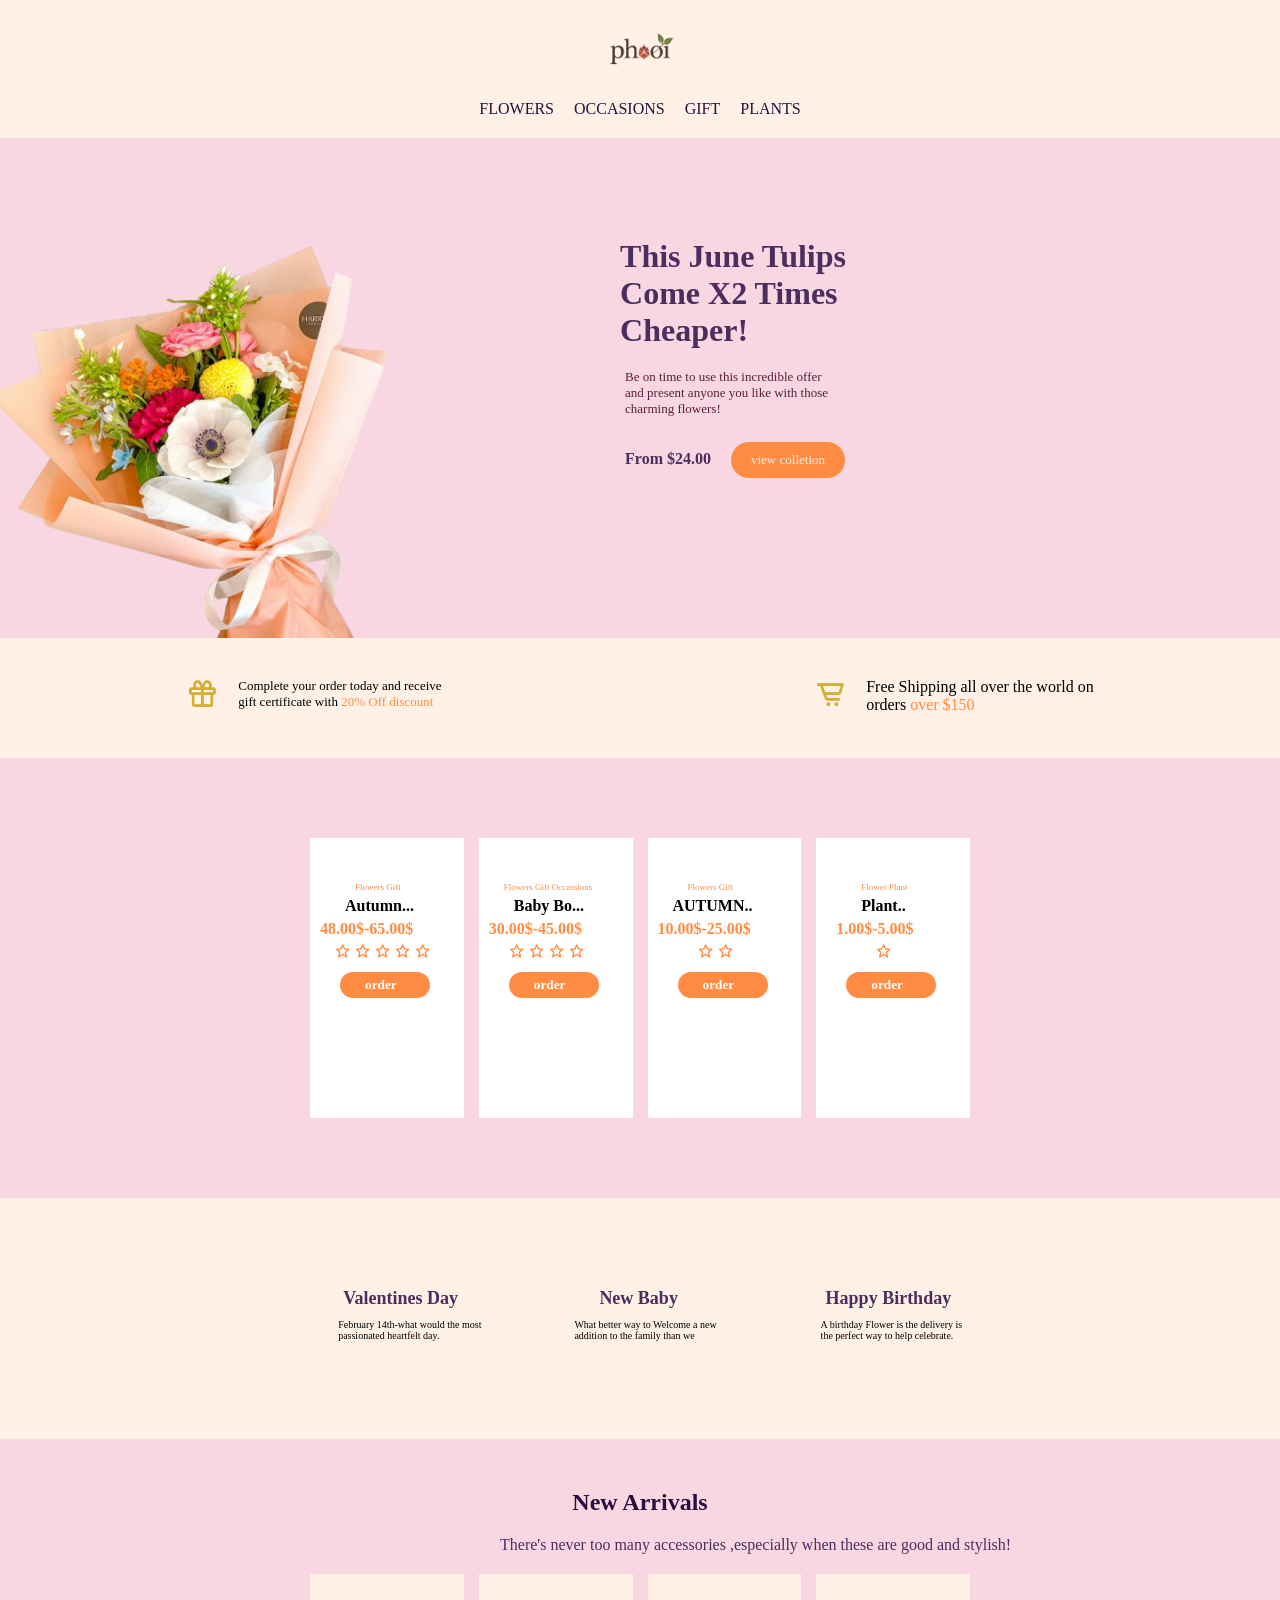
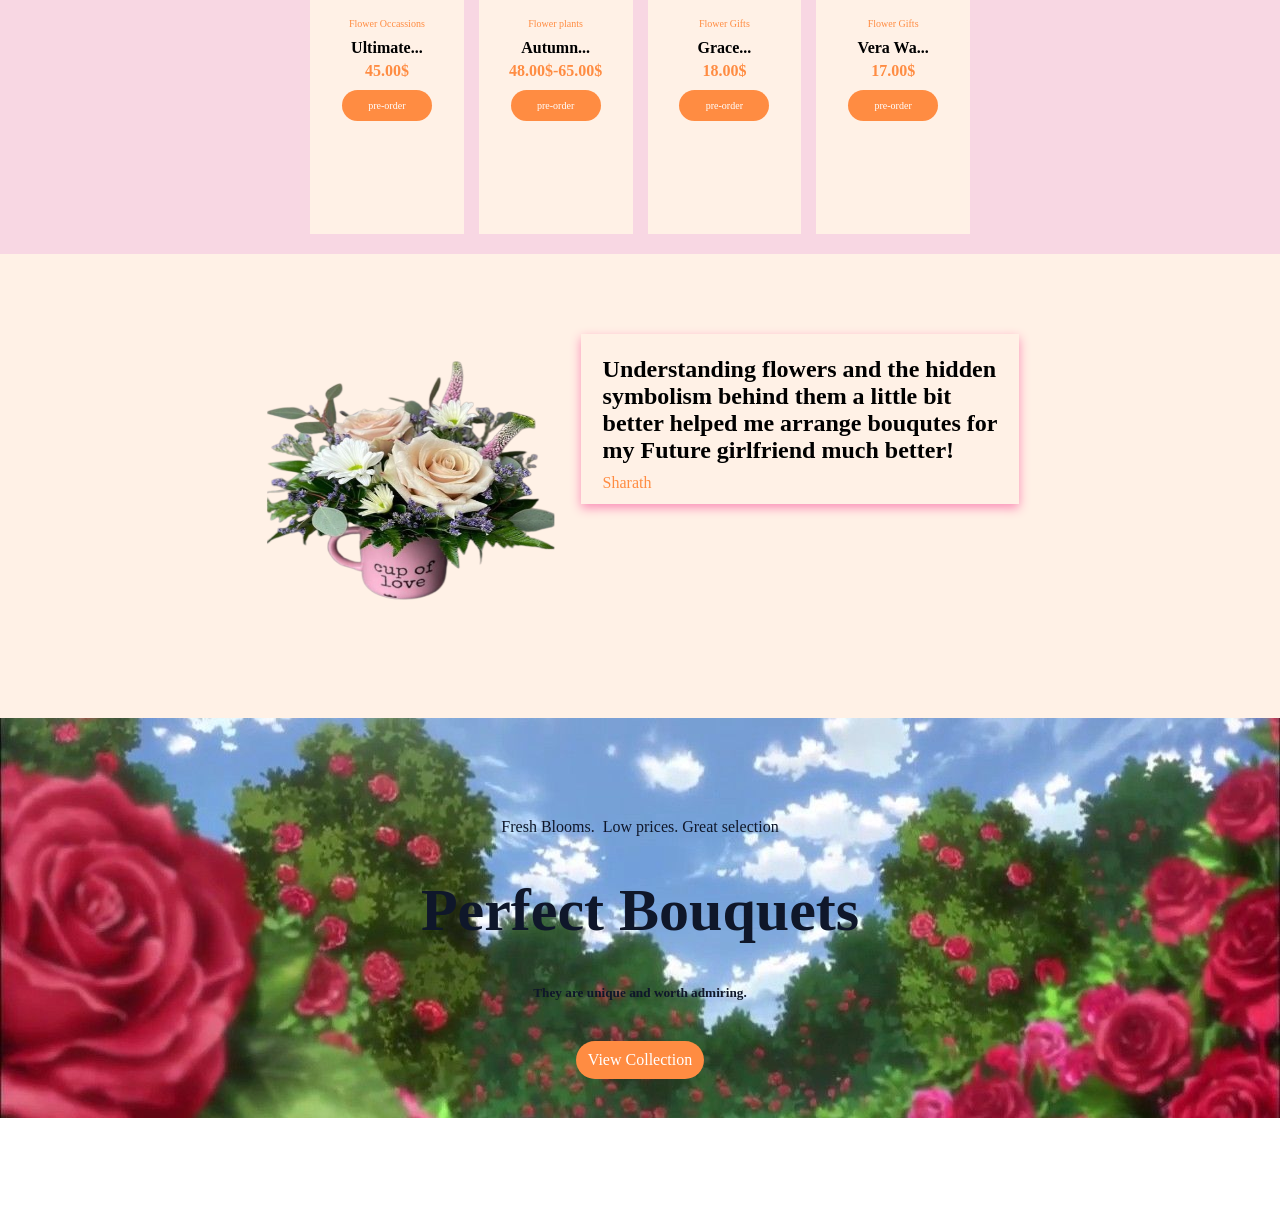
==== index.html @ 8eccc5a0 "update" ====
<!DOCTYPE html>
<html lang="en">
<head>
    <meta charset="UTF-8">
    <meta name="viewport" content="width=device-width, initial-scale=1.0">
    <title>Phool</title>
    <link rel="stylesheet" href="./style.css">
    <link href="https://unpkg.com/boxicons@2.1.4/css/boxicons.min.css" rel="stylesheet">

</head>
<body>

    <div class="navbar">  

    <!-- phool logo -->

    <div class="logo">
        
        <img src="./freepik__create-a-logo-reading-phool-in-hindi-using-a-refin__18043-removebg-preview.png" alt="phool">
    </div>

    <!-- navbar -->

    

        <ul class="nav">
            <li><a href="">FLOWERS</a></li>
            <li>   <a href="">OCCASIONS</a></li>
            <li>  <a href="">GIFT</a>  </li>
            <li><a href="">PLANTS</a></li>
        </ul>

    </div>


    <!-- header section-->

    <header>

        <!-- left box -->

        <div class="left_box">

            <div class="bouque"> 

            <img src="./chaewon-lee-Df4bIoLSJCs-unsplash-removebg-preview.png" alt="bouque">
            

        </div>

        </div>



        <!-- right box -->

        <div class="right_box">

            <div class="font">
                <h1>This June Tulips <br> Come X2 Times <br> Cheaper!</h1>
                <p>Be on time to use this incredible offer <br> and present anyone you like with those <br> charming flowers!</p>

                <div class="dollar">
                    <h4>From $24.00</h4>

                    <p  class="view">view colletion</p>

                </div>
            </div>


        </div>






    </header>


    <section class="delivery">

           <div class="right_gift">
                <i class='bx  bx-gift'></i> 
                <p>Complete your order today and receive <br> gift certificate with <span>20% Off discount</span> </p>
           </div>

           <!-- left -->

           <div class="left_del">
            <i class='bx  bx-cart-alt'></i> 
            <p>Free Shipping all over the world on <br> orders <span>over $150</span> </p>
           </div>

    </section>


    <section class="grid_container">

        <div class="box">

            <div class="box1">
                <img src="https://cdnnew.igp.com/f_auto,q_auto,t_pnopt12prodlp/products/p-elegant-rose-bouquet-139330-m.jpg" alt="">
                <p>Flowers  Gift</p>
                <h4>Autumn...</h4>
                    <h2>48.00$-65.00$</h2>

                    <div class="star">  
                    <i class='bx  bx-star'></i> 
                    <i class='bx  bx-star'></i> 
                    <i class='bx  bx-star'></i> 
                    <i class='bx  bx-star'></i> 
                    <i class='bx  bx-star'></i> 
                    </div>


                    <div class="button">

                          <h5>order</h5>
                         
                    </div>

                 
            </div>


            <div class="box2">

                <img src="https://cdnnew.igp.com/f_auto,q_auto,t_prodl/products/p-the-classic-love-bouquet-201468-m.jpg" alt="">
                <p>Flowers Gift Occassions</p>
                <h4>Baby Bo...</h4>
                    <h2>30.00$-45.00$</h2>

                    <div class="star_1">  
                    <i class='bx  bx-star'></i> 
                    <i class='bx  bx-star'></i> 
                    <i class='bx  bx-star'></i> 
                    <i class='bx  bx-star'></i> 
                    
                    </div>


                    <div class="button">

                          <h5>order</h5>
                         
                    </div>

            </div>

            <div class="box3">

                <img src=" https://cdnnew.igp.com/f_auto,q_auto,t_prodl/products/p-love-you-dad-yellow-rose-bouquet-285019-m.jpg" alt="">
                <p>Flowers Gift </p>
                <h4>AUTUMN..</h4>
                    <h2>10.00$-25.00$</h2>

                    <div class="star_2">  
                    <i class='bx  bx-star'></i> 
                    <i class='bx  bx-star'></i> 
                    
                    
                    </div>


                    <div class="button">

                          <h5>order</h5>
                         
                    </div>

            </div>

            <div class="box4">
                <img src="https://static-assets-prod.fnp.com/images/pr/l/v20211027193612/jade-plant-in-gold-tone-metal-pot-hand-delivery_1.jpg" alt="">
                <p>Flower Plant </p>
                <h4>Plant..</h4>
                    <h2>1.00$-5.00$</h2>

                    <div class="star_3">  
                    <i class='bx  bx-star'></i> 
                    
                   </div>


                    <div class="button">

                          <h5>order</h5>
                         
                    </div>
            </div>



        </div>

    </section>

    <!-- next one -->



    <section class="hero_grid">


        <div class="nxt">


            <div class="nxt_1">

                <h1>Valentines Day</h1>
                <p>February 14th-what would the most  passionated heartfelt day.</p>

                <img src=" https://static-assets-prod.fnp.com/images/pr/l/v20251212172546/romantic-rocher-bouquet-for-your-valentine_1.jpg" alt="">

            </div>


            <!-- nxt_2 -->

            <div class="nxt_2">
                <h1>New Baby</h1>
                <p>What better way to Welcome a new addition to the family than we</p>

                <img src="https://static-assets-prod.fnp.com/images/pr/l/v20230802180944/teddy-n-chocolate-basket_1.jpg " alt="">
                

            </div>


            <!-- nxt3 -->


            <div class="nxt_3">

                <h1>Happy Birthday</h1>
                <p>A birthday Flower is the delivery is the perfect way to help celebrate.</p>

                <img src="https://static-assets-prod.fnp.com/images/pr/l/v20231220163008/chocolate-birthday-bouquet_1.jpg" alt="">

            </div>


                


        </div>

    </section>


    <Section class="new_arrival">

        <div class="travis">  

            <h1>New Arrivals</h1>

            <p>There's never too many accessories ,especially when these are good and stylish!</p>

            </div>

        <div class="new">

            <!-- new first box -->

            <div class="new_1">

             <img src="https://cdn.bloomsflora.com/uploads/product/bloomsflora/DEC2024/BouquetofPinkRoses-1734073540769.webp" alt="">
             <p>Flower Occassions</p>
             <h1>Ultimate...</h1>
             <h2>45.00$</h2>
             <div class="pre">

                <p>pre-order</p>

             </div>


            </div>

            <!-- 2nd box -->

            <div class="new_1">

                <img src="https://static-assets-prod.fnp.com/images/pr/l/v20250102152801/blooming-asiatic-lilies-in-black-ribbon-tied-vase_1.jpg" alt="">

                 <p>Flower plants</p>
             <h1>Autumn...</h1>
             <h2>48.00$-65.00$</h2>
             <div class="pre">

                <p>pre-order</p>

             </div>







            </div>

            <!-- 3rd box -->

            <div class="new_1">

                <img src="https://cdnnew.igp.com/f_auto,q_auto,t_pnopt12prodlp/products/p-petals-of-grace-422760-m.jpg " alt="">
                <p>Flower Gifts</p>
             <h1>Grace...</h1>
             <h2>18.00$</h2>
             <div class="pre">

                <p>pre-order</p>

            </div>

            </div>

            <!-- 4th box -->
            
            <div class="new_1">

                <img src="https://static-assets-prod.fnp.com/images/pr/l/v20200205192928/vivid-red-roses-bouquet-chocolate_1.jpg " alt="">
                <p>Flower Gifts</p>
             <h1>Vera Wa...</h1>
             <h2>17.00$</h2>
             <div class="pre">

                <p>pre-order</p>

             </div>
            </div>

        </div>

    </Section>



    <section class="feedback">

        <div class="flower">

            <img src="./845c7472fe6b1c85aa014f67351edad3-removebg-preview.png" alt="">




        </div>


        <div class="text">

            <h1>Understanding flowers and the hidden <br> symbolism behind them a little bit <br> better helped me arrange bouqutes for <br>my Future girlfriend much better!</h1>
            <p>Sharath</p>


        </div>

    </section>

    <section class="quality">



        <div class="present">  

        <p>Fresh Blooms.&nbsp; Low prices.   Great selection</p>

        <h1>Perfect Bouquets</h1>

        <h5>They are unique and worth admiring.</h5>


        <div class="view_collection">

            <p>View Collection</p>

        </div>

        



        </div>
    </section>

    






    
</body>
</html>
---- style.css ----
*{
    padding: 0px;
    margin: 0px;
    box-sizing: border-box;
    font-family: Georgia, 'Times New Roman', Times, serif;
}

.logo{
    display: flex;
    justify-content: center;
}

.logo img {
    
    height: 100px;
    width: 100px;
}


/* navbar */

.navbar {
   background-color: #FFF1E6;
   width: 100%;
   
}

.nav{
    display: flex;
    justify-content: center;
    list-style: none;
    gap: 20px;
    
}

.nav a{
    text-decoration: none;
    color:#2A0F3C
;
}



.nav li{
    padding-bottom: 20px;
}
    





header{
    height: 500px;
    width: 100%;
    display: flex;
    justify-content:space-between;
    background-color: #F8D7E3;
}



.bouque img{
    height: 500px;
    
    gap: 20px;
    
}



.font{
    padding-right: 400px;
    padding-top: 100px;
}


.font h1{
    margin-bottom: 20px;
    color: #4B2E5D;
}
.font p{
    font-size: small;
    padding-left: 5px;
    margin-bottom: 25px;
    color: #5A1E3A;
    
}

.dollar{
    display: flex;
    
    padding-right: 35px;
    gap: 20px;

}





.dollar p{
    padding-left: 20px;
    padding:10px 20px 10px 20px;
    background-color: #FF8C42;
    border-radius: 20px;
    cursor: pointer;
    color: #FFF1E6;
    
    
}

.dollar h4{
    margin-top: 8px;
    padding-left: 5px;
    color: #4B2E5D;
}



/* shopping and deleivery */


.delivery{
    height: 120px;
    width: 100%;
    background-color: #FFF1E6;
    display: flex;
    justify-content: space-around;
    

}

.left_del{
    display: flex;
    gap: 20px;
    margin-top: 40px;
    
    
}

.right_gift{
    display: flex;
    gap: 20px;
    margin-top: 40px;
}

.left_del i{

    color: #D4AF37;
    font-size: xx-large;
}

.right_gift i{

    color: #D4AF37;
    font-size: xx-large;
}

.right_gift p{
    font-size:small;
    font-weight:200;
    font-family:Georgia, 'Times New Roman', Times, serif;
}
.right_gift span{
    color: #FF8C42;
}

.left_del span{
    color: #FF8C42;
}


/* Grid container */

.grid_container{

    
    background-color:#F8D7E3;
    padding: 60px 0px;


    
}

.box{

    
    display: grid;
    grid-template-columns: repeat(auto-fit, minmax(100px, 1fr));
      max-width: 700px;   /* left-right space */
   margin: auto; 
   padding: 20px;  
    justify-content:center;
    min-height: 320px;

    gap: 15px;
    

    
}

.box>div{
    background-color: #ffff;
    
}

.box img{

max-height: 120px;
    width: 120px;
    margin: 20px 15px;
}

.box1 p{

    font-size: xx-small;
    color: #FF8C42;
    padding-left: 45px;
}

.box1 h4{
    padding-left: 35px;
    font-size: medium;
    margin-top: 5px;
}
.box1 h2{
    font-size: medium;
    color: #FF8C42;
    padding-left: 10px;
    margin-top: 5px;
}

.star{
    margin-top: 5px;
    color: #FF8C42;
    margin-left: 25px;
}

.box1 .button h5{
    padding-left: 25px;
}

.button h5{

    background-color: #FF8C42;
    width: 90px;
    margin-left: 30px;
    margin-top: 10px;
    border-radius: 20px;
    color: white;
    cursor: pointer;
    padding:5px 0px;
}


/* box2 */


.box2 p{

    font-size: xx-small;
    color: #FF8C42;
    padding-left: 25px;
}

.box2 h4{
    padding-left: 35px;
    font-size: medium;
    margin-top: 5px;
}
.box2 h2{
    font-size: medium;
    color: #FF8C42;
    padding-left: 10px;
    margin-top: 5px;
}

.star_1{
    margin-top: 5px;
    color: #FF8C42;
    margin-left: 30px;
}

.box2 h5{
    padding-left: 25px;
    

}


/* 3rd box  */



.box3 p{

    font-size: xx-small;
    color: #FF8C42;
    padding-left: 40px;
}

.box3 h4{
    padding-left: 25px;
    font-size: medium;
    margin-top: 5px;
}
.box3 h2{
    font-size: medium;
    color: #FF8C42;
    padding-left: 10px;
    margin-top: 5px;
}




.star_2{
    margin-left: 50px;
    margin-top: 5px;
    color: #FF8C42;
    
}

.box3 h5{
    padding-left: 25px;
    

}

/* 4th box */


.box4 p{

    font-size: xx-small;
    color: #FF8C42;
    padding-left: 45px;
}

.box4 h4{
    padding-left: 45px;
    font-size: medium;
    margin-top: 5px;
}
.box4 h2{
    font-size: medium;
    color: #FF8C42;
    padding-left: 20px;
    margin-top: 5px;
}




.star_3{
    color: #FF8C42;
    
    margin-left: 60px;
    margin-top: 5px;
}

.box4 h5{
    padding-left: 25px;
    

}


/* next one */


.hero_grid{

    display: flex;
    justify-content: center;
    padding: 60px 0px;
    background-color:#FFF1E6;
}

.nxt{
    display: grid;
    grid-template-columns:repeat(auto-fit, minmax(100px,1fr));
    margin: auto;
    justify-content: center;
    gap: 50px;

    padding: 20px;
    min-width: 150px;
    
}

.nxt img{
    max-height: 250px;
    max-width: 200px;
    margin-top: 10px;
    padding-left: 40px;
}

.nxt_1 h1{

    font-size:large;
    color:#4B2E5D;
    margin: 10px 0px;
    padding-left: 40px;
}

.nxt_1 p{
    
    font-size: x-small;
    font-weight: 100;
    padding-left: 35px;
}

.nxt_2 h1{

    font-size:large;
    color:#4B2E5D;
    margin: 10px 0px;
    padding-left: 55px;
}

.nxt_2 p{
    
    font-size: x-small;
    font-weight: 100;
    padding-left: 30px;
}

.nxt_3 h1{

    font-size:large;
    color:#4B2E5D;
    margin: 10px 0px;
    padding-left: 40px;
}

.nxt_3 p{
    
    font-size: x-small;
    font-weight: 100;
    padding-left: 35px;
}


.new_arrival{
    background-color: #F8D7E3;
}

.travis h1{
  
    
    text-align: center;
    padding-top: 50px;
    margin-bottom: 20px;
    color: #2A0F3C;

}

.travis p{
    padding-left: 500px;
    color: #4B2E5D;

}

.new_1{
    background-color: #FFF1E6;
}
.new img{
    max-height: 120px;
    width: 120px;
    margin: 20px 15px;
}
.new{

   display: grid;
    grid-template-columns: repeat(auto-fit, minmax(100px, 1fr));
      max-width: 700px; 
   margin: auto; 
   padding: 20px;  
    justify-content:center;
    min-height: 300px;

    gap: 15px;
}
.new_1 h1{

    font-size: medium;
    color: black;
    text-align: center;
    margin-bottom: 5px;
}

.new_1 p{
    font-size: x-small;
    color: #FF8C42;
    text-align: center;
    margin-bottom: 10px;
}

.new_1 h2{
    color: #FF8C42;
    text-align: center;
    font-size: medium;
}
.new_1 .pre{
    background-color: #FF8C42;
    width: 90px;
    margin: 0 auto;
    margin-top: 10px;
    border-radius: 20px;
    cursor: pointer;
}

.pre p{

    color: #ffff;
    padding:10px 0px
    
}

.feedback{
    background-color:#FFF1E6;
    width: 100%;
    display: flex;
    justify-content: center;
    gap: 20px;
    padding:80px 0px;
}


.flower img{
    height: 300px;
    width:300px;
}

.feedback .text{

    
    border: 2px solid #FFF1E6;
    height: 170px;
    padding: 0px 20px;
    padding-top: 20px;
    box-shadow: 0px 4px 10px #fb8fb7;

}

.text h1{

    font-size:x-large;
    margin-bottom: 10px;
    
}

.text p{
    color: #FF8C42;
}


.quality{
    background: url(./012f0db61dcaf459344d8d1e64436028\ \(1\).jpg);
    height: 400px;
    width: 100%;
    background-position: center;
    background-size: cover;
    
}

.present{

    text-align: center;
    padding:100px 0px ;
    
    
}


.present p{

    margin-bottom: 40px;
    color:#0F172A;

}

.present h1{
    font-size: 60px;
    color:#0F172A;
    margin-bottom: 40px;
}

.present h5{
    color:#0F172A;
    
}

.view_collection p{
    margin-top: 40px;
color: #ffff;
padding-top: 10px;
padding-bottom: 10px;

}

.view_collection {
   
   margin: 0px auto;
   background-color: #FF8C42;
   width: 10%;
   border-radius: 20px;
   
   cursor: pointer;



   



   
}
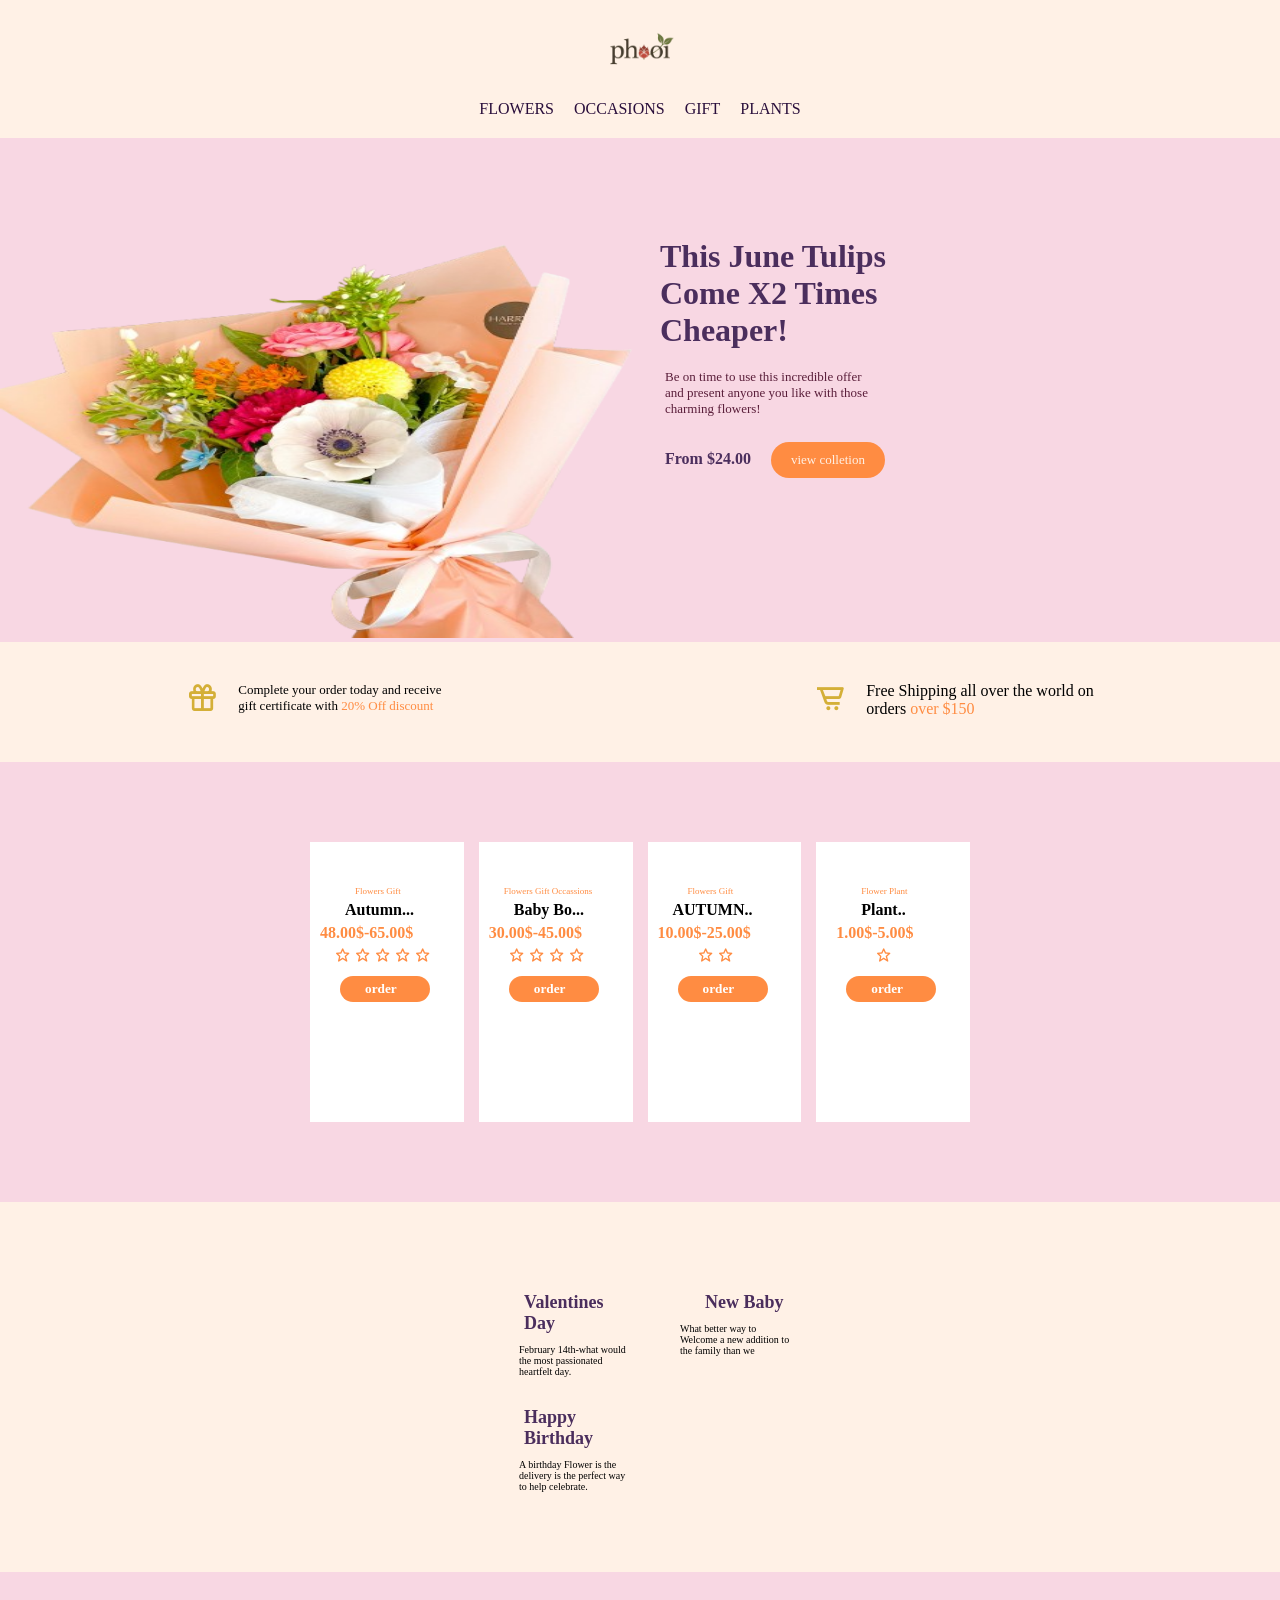
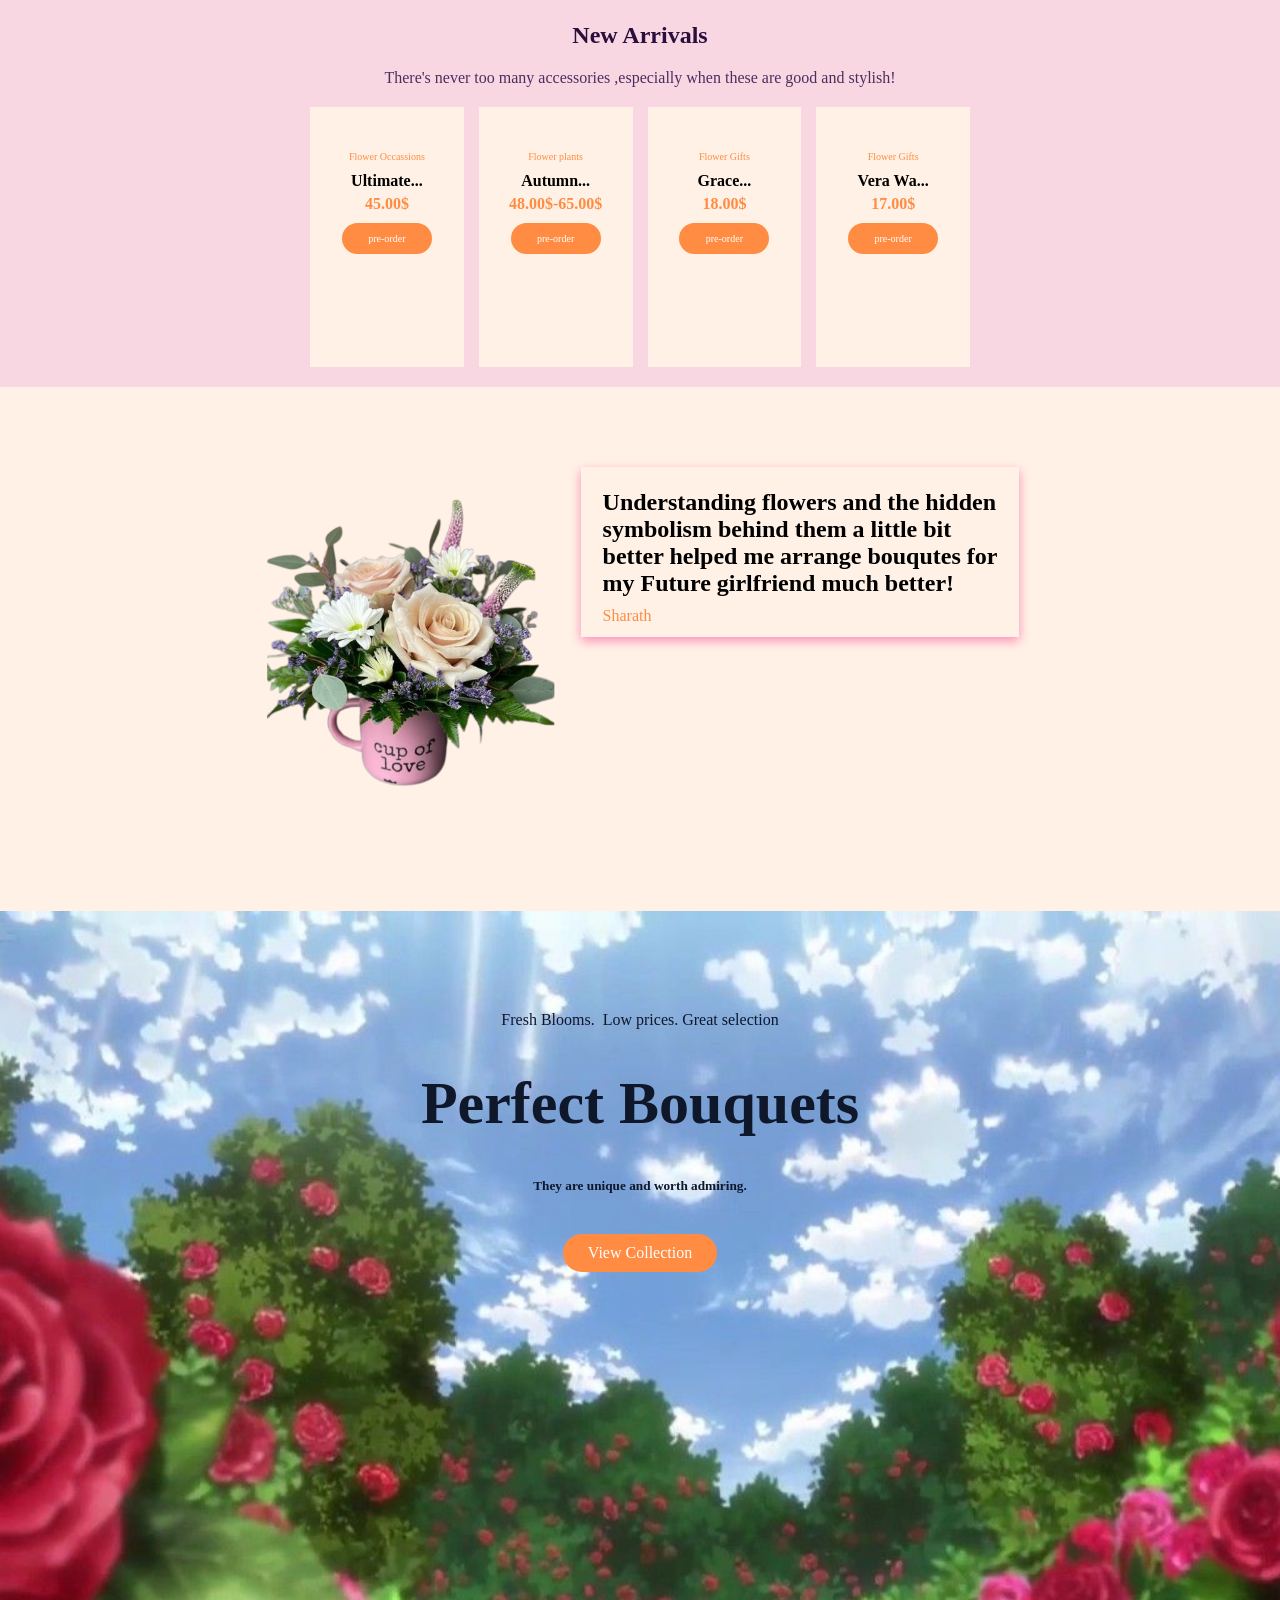
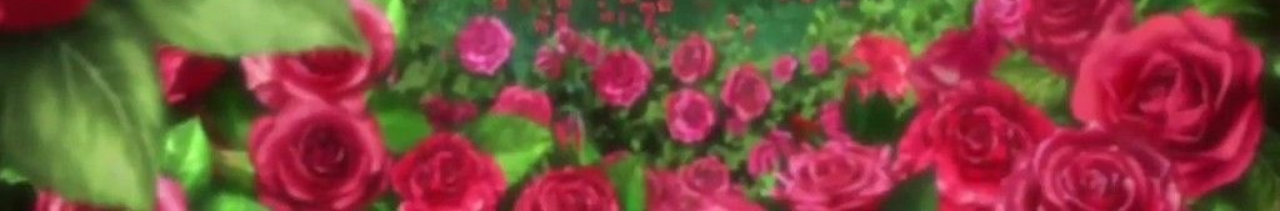
==== commit 5424a993: "up-to-datea" ====
--- a/index.html
+++ b/index.html
@@ -151,7 +151,7 @@
 
             <div class="box3">
 
-                <img src=" https://cdnnew.igp.com/f_auto,q_auto,t_prodl/products/p-love-you-dad-yellow-rose-bouquet-285019-m.jpg" alt="">
+                <img src="https://cdnnew.igp.com/f_auto,q_auto,t_prodl/products/p-love-you-dad-yellow-rose-bouquet-285019-m.jpg" alt="">
                 <p>Flowers Gift </p>
                 <h4>AUTUMN..</h4>
                     <h2>10.00$-25.00$</h2>
@@ -212,7 +212,7 @@
                 <h1>Valentines Day</h1>
                 <p>February 14th-what would the most  passionated heartfelt day.</p>
 
-                <img src=" https://static-assets-prod.fnp.com/images/pr/l/v20251212172546/romantic-rocher-bouquet-for-your-valentine_1.jpg" alt="">
+                <img src="https://static-assets-prod.fnp.com/images/pr/l/v20251212172546/romantic-rocher-bouquet-for-your-valentine_1.jpg" alt="">
 
             </div>
 
--- a/style.css
+++ b/style.css
@@ -5,6 +5,13 @@
     font-family: Georgia, 'Times New Roman', Times, serif;
 }
 
+html,body{
+  width: 100%;
+  overflow-x: hidden;
+}
+
+
+
 .logo{
     display: flex;
     justify-content: center;
@@ -17,11 +24,12 @@
 }
 
 
-/* navbar */
+/*       navbar         */
 
 .navbar {
    background-color: #FFF1E6;
-   width: 100%;
+   max-width:100%;
+   
    
 }
 
@@ -51,8 +59,9 @@
 
 
 header{
-    height: 500px;
-    width: 100%;
+    min-height: 500px;
+    height: auto;
+    
     display: flex;
     justify-content:space-between;
     background-color: #F8D7E3;
@@ -61,7 +70,9 @@
 
 
 .bouque img{
-    height: 500px;
+     max-height: 500px;
+    width: 100%;
+    height: auto;
     
     gap: 20px;
     
@@ -70,7 +81,7 @@
 
 
 .font{
-    padding-right: 400px;
+     padding: 20px;
     padding-top: 100px;
 }
 
@@ -122,7 +133,8 @@
 
 
 .delivery{
-    height: 120px;
+     min-height: 120px;
+    height: auto;
     width: 100%;
     background-color: #FFF1E6;
     display: flex;
@@ -376,6 +388,7 @@
     justify-content: center;
     padding: 60px 0px;
     background-color:#FFF1E6;
+    overflow-x: hidden;
 }
 
 .nxt{
@@ -383,19 +396,20 @@
     grid-template-columns:repeat(auto-fit, minmax(100px,1fr));
     margin: auto;
     justify-content: center;
-    gap: 50px;
+    gap: 20px;
 
     padding: 20px;
-    min-width: 150px;
+    
     
 }
 
 .nxt img{
-    max-height: 250px;
-    max-width: 200px;
-    margin-top: 10px;
-    padding-left: 40px;
-}
+    
+     display: block;
+  margin: 0 auto;
+  padding: 0;
+}
+
 
 .nxt_1 h1{
 
@@ -458,7 +472,8 @@
 }
 
 .travis p{
-    padding-left: 500px;
+     text-align: center;
+  padding: 0 20px;
     color: #4B2E5D;
 
 }
@@ -496,6 +511,8 @@
     color: #FF8C42;
     text-align: center;
     margin-bottom: 10px;
+    padding-left: 10px; 
+    padding-right: 10px;
 }
 
 .new_1 h2{
@@ -530,8 +547,10 @@
 
 
 .flower img{
-    height: 300px;
-    width:300px;
+
+    max-width: 300px;
+    width: 100%;
+    height: auto;
 }
 
 .feedback .text{
@@ -559,10 +578,14 @@
 
 .quality{
     background: url(./012f0db61dcaf459344d8d1e64436028\ \(1\).jpg);
-    height: 400px;
+    
     width: 100%;
+    
+    height: auto;
     background-position: center;
     background-size: cover;
+    min-height: 100vh;   
+  
     
 }
 
@@ -605,11 +628,20 @@
    
    margin: 0px auto;
    background-color: #FF8C42;
-   width: 10%;
+   
    border-radius: 20px;
    
    cursor: pointer;
 
+    width: fit-content;
+  padding: 0 25px;
+}
+
+.left_box,
+.right_box{
+  width: 50%;
+}
+
 
 
    
@@ -617,10 +649,153 @@
 
 
    
-}
-
-
-
-
-
-
+
+
+@media (max-width: 550px) {
+    header {
+        flex-direction: column;
+        align-items: center;
+        text-align: center;
+        min-height: auto;
+        padding: 20px 0;
+    }
+
+    .left_box, .right_box {
+        width: 100%;
+    }
+
+    .bouque img {
+        max-width: 80%;
+        height: auto;
+    }
+
+    .font h1 {
+        font-size: 22px;
+        line-height: 28px;
+        padding-top: 20px;
+    }
+
+    .font p {
+        font-size: 14px;
+    }
+
+    .dollar h4 {
+        font-size: 16px;
+    }
+
+    .dollar p {
+        padding: 8px 20px;
+        font-size: 14px;
+    }
+}
+
+
+
+
+@media (max-width: 550px) {
+    .nav {
+        flex-direction: column;
+        gap: 10px;
+        padding: 10px 0;
+        text-align: center;
+    }
+
+    .nav li {
+        padding-bottom: 10px;
+    }
+}
+
+
+
+@media (max-width: 550px) {
+    .box, .new {
+        grid-template-columns: 1fr;
+        padding: 10px;
+        max-width: 90%;
+    }
+
+    .box img, .new img {
+        width: 80%;
+        margin: 0 auto;
+        max-height: 200px;
+    }
+
+    .box1 p, .box2 p, .box3 p, .box4 p,
+    .box1 h4, .box2 h4, .box3 h4, .box4 h4 {
+        padding-left: 0;
+        text-align: center;
+    }
+
+    .button h5, .pre p {
+        margin: 10px auto;
+    }
+}
+
+
+@media (max-width: 550px) {
+    .hero_grid .nxt {
+        grid-template-columns: 1fr;
+        padding: 10px;
+    }
+
+    .nxt img {
+        width: 90%;
+        margin: 0 auto;
+    }
+
+    .nxt_1 h1, .nxt_2 h1, .nxt_3 h1 {
+        font-size: 18px;
+        padding-left: 0;
+        text-align: center;
+    }
+
+    .nxt_1 p, .nxt_2 p, .nxt_3 p {
+        font-size: 12px;
+        padding-left: 0;
+        text-align: center;
+    }
+}
+
+
+@media (max-width: 550px) {
+    .delivery {
+        flex-direction: column;
+        align-items: center;
+        gap: 20px;
+        padding: 20px 0;
+    }
+
+    .left_del, .right_gift {
+        flex-direction: column;
+        align-items: center;
+        text-align: center;
+        margin-top: 0;
+    }
+}
+
+@media (max-width: 550px) {
+    .feedback {
+        flex-direction: column;
+        align-items: center;
+        padding: 40px 10px;
+        gap: 20px;
+    }
+
+    .flower img {
+        max-width: 80%;
+    }
+
+    .text h1 {
+        font-size: 16px;
+    }
+
+    .text p {
+        font-size: 14px;
+    }
+}
+
+
+
+
+
+
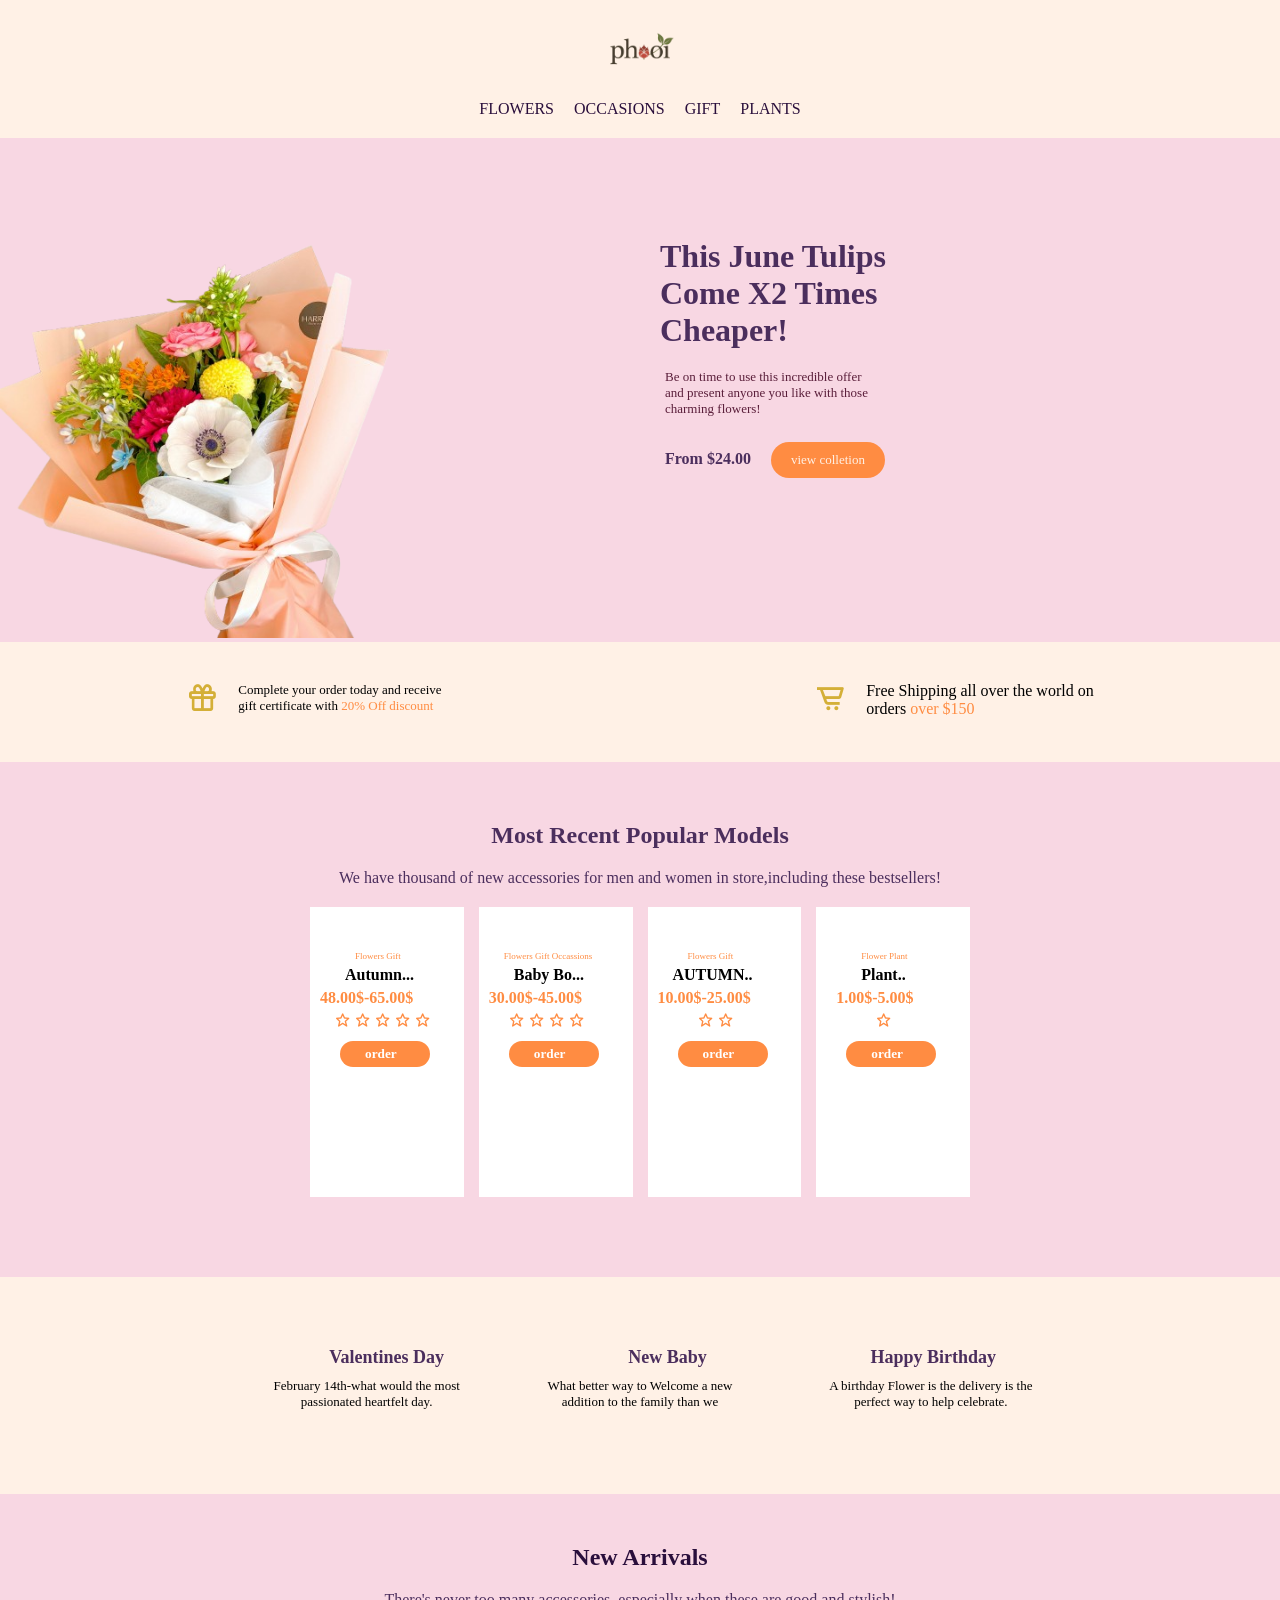
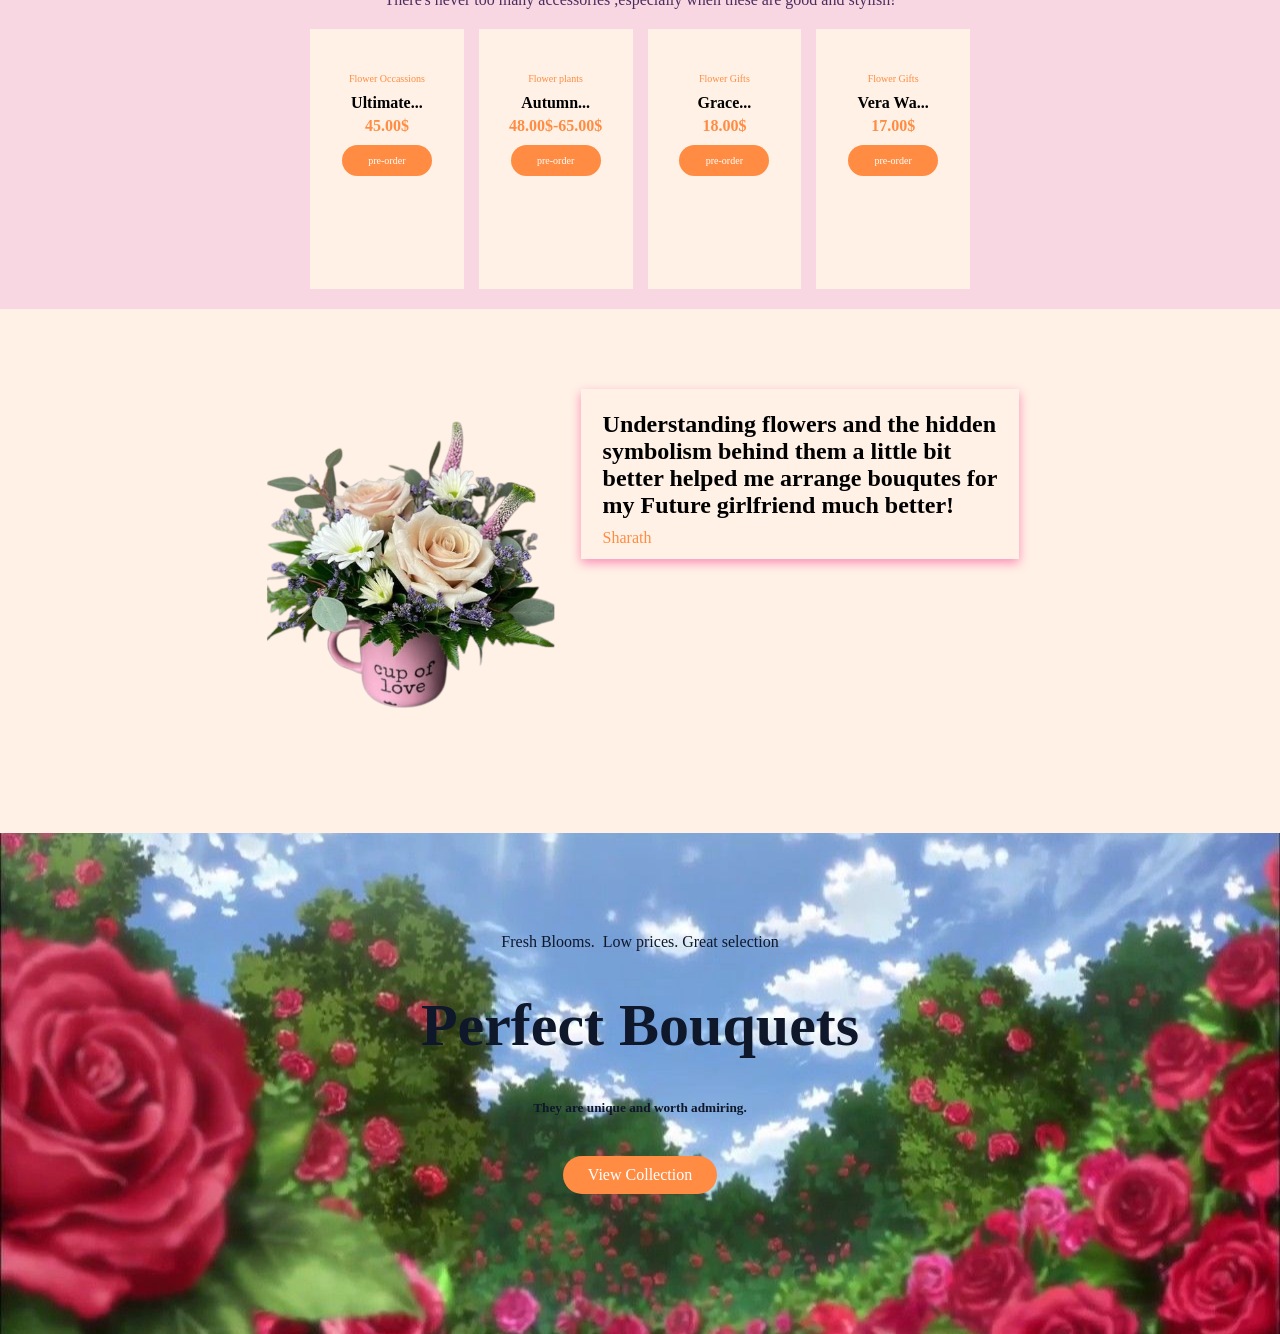
==== commit 6e76c85a: "done" ====
--- a/index.html
+++ b/index.html
@@ -98,6 +98,11 @@
 
     <section class="grid_container">
 
+         <div class="front_end">
+            <h1>Most Recent Popular Models</h1>
+            <p>We have thousand of new accessories for men and women in store,including these bestsellers!</p>
+        </div>
+
         <div class="box">
 
             <div class="box1">
@@ -210,7 +215,7 @@
             <div class="nxt_1">
 
                 <h1>Valentines Day</h1>
-                <p>February 14th-what would the most  passionated heartfelt day.</p>
+                <p>February 14th-what would the most <br> passionated heartfelt day.</p>
 
                 <img src="https://static-assets-prod.fnp.com/images/pr/l/v20251212172546/romantic-rocher-bouquet-for-your-valentine_1.jpg" alt="">
 
@@ -221,7 +226,7 @@
 
             <div class="nxt_2">
                 <h1>New Baby</h1>
-                <p>What better way to Welcome a new addition to the family than we</p>
+                <p>What better way to Welcome a new <br> addition to the family than we</p>
 
                 <img src="https://static-assets-prod.fnp.com/images/pr/l/v20230802180944/teddy-n-chocolate-basket_1.jpg " alt="">
                 
@@ -235,7 +240,7 @@
             <div class="nxt_3">
 
                 <h1>Happy Birthday</h1>
-                <p>A birthday Flower is the delivery is the perfect way to help celebrate.</p>
+                <p>A birthday Flower is the delivery is the <br> perfect way to help celebrate.</p>
 
                 <img src="https://static-assets-prod.fnp.com/images/pr/l/v20231220163008/chocolate-birthday-bouquet_1.jpg" alt="">
 
@@ -387,6 +392,9 @@
         </div>
     </section>
 
+
+
+
     
 
 
--- a/style.css
+++ b/style.css
@@ -71,10 +71,10 @@
 
 .bouque img{
      max-height: 500px;
-    width: 100%;
+
     height: auto;
     
-    gap: 20px;
+    /* gap: 20px; */
     
 }
 
@@ -185,6 +185,17 @@
 
 /* Grid container */
 
+
+.front_end{
+        
+    color:#4B2E5D;
+    text-align: center;
+}
+
+.front_end h1{
+    margin-bottom: 20px;
+}
+
 .grid_container{
 
     
@@ -200,11 +211,11 @@
     
     display: grid;
     grid-template-columns: repeat(auto-fit, minmax(100px, 1fr));
-      max-width: 700px;   /* left-right space */
+      max-width: 700px;  
    margin: auto; 
    padding: 20px;  
     justify-content:center;
-    min-height: 320px;
+    min-height: 330px;
 
     gap: 15px;
     
@@ -394,20 +405,25 @@
 .nxt{
     display: grid;
     grid-template-columns:repeat(auto-fit, minmax(100px,1fr));
-    margin: auto;
+    min-width: 800px;
     justify-content: center;
     gap: 20px;
 
-    padding: 20px;
     
     
 }
 
 .nxt img{
     
-     display: block;
-  margin: 0 auto;
-  padding: 0;
+     
+  
+  
+  max-height: 200px;
+  max-width: 100px;
+  margin-left: 100px;
+  margin-top: 20px;
+  
+  
 }
 
 
@@ -417,13 +433,15 @@
     color:#4B2E5D;
     margin: 10px 0px;
     padding-left: 40px;
+    text-align: center;
 }
 
 .nxt_1 p{
     
-    font-size: x-small;
+    font-size: small;
     font-weight: 100;
-    padding-left: 35px;
+    text-align: center;
+    
 }
 
 .nxt_2 h1{
@@ -432,13 +450,15 @@
     color:#4B2E5D;
     margin: 10px 0px;
     padding-left: 55px;
+    text-align: center;
 }
 
 .nxt_2 p{
     
-    font-size: x-small;
+    font-size: small;
     font-weight: 100;
-    padding-left: 30px;
+    text-align: center;
+    
 }
 
 .nxt_3 h1{
@@ -447,13 +467,15 @@
     color:#4B2E5D;
     margin: 10px 0px;
     padding-left: 40px;
+    text-align: center;
 }
 
 .nxt_3 p{
     
-    font-size: x-small;
+    font-size: small;
     font-weight: 100;
     padding-left: 35px;
+    text-align: center;
 }
 
 
@@ -584,7 +606,7 @@
     height: auto;
     background-position: center;
     background-size: cover;
-    min-height: 100vh;   
+  
   
     
 }
@@ -651,151 +673,13 @@
    
 
 
-@media (max-width: 550px) {
-    header {
-        flex-direction: column;
-        align-items: center;
-        text-align: center;
-        min-height: auto;
-        padding: 20px 0;
-    }
-
-    .left_box, .right_box {
-        width: 100%;
-    }
-
-    .bouque img {
-        max-width: 80%;
-        height: auto;
-    }
-
-    .font h1 {
-        font-size: 22px;
-        line-height: 28px;
-        padding-top: 20px;
-    }
-
-    .font p {
-        font-size: 14px;
-    }
-
-    .dollar h4 {
-        font-size: 16px;
-    }
-
-    .dollar p {
-        padding: 8px 20px;
-        font-size: 14px;
-    }
-}
-
-
-
-
-@media (max-width: 550px) {
-    .nav {
-        flex-direction: column;
-        gap: 10px;
-        padding: 10px 0;
-        text-align: center;
-    }
-
-    .nav li {
-        padding-bottom: 10px;
-    }
-}
-
-
-
-@media (max-width: 550px) {
-    .box, .new {
-        grid-template-columns: 1fr;
-        padding: 10px;
-        max-width: 90%;
-    }
-
-    .box img, .new img {
-        width: 80%;
-        margin: 0 auto;
-        max-height: 200px;
-    }
-
-    .box1 p, .box2 p, .box3 p, .box4 p,
-    .box1 h4, .box2 h4, .box3 h4, .box4 h4 {
-        padding-left: 0;
-        text-align: center;
-    }
-
-    .button h5, .pre p {
-        margin: 10px auto;
-    }
-}
-
-
-@media (max-width: 550px) {
-    .hero_grid .nxt {
-        grid-template-columns: 1fr;
-        padding: 10px;
-    }
-
-    .nxt img {
-        width: 90%;
-        margin: 0 auto;
-    }
-
-    .nxt_1 h1, .nxt_2 h1, .nxt_3 h1 {
-        font-size: 18px;
-        padding-left: 0;
-        text-align: center;
-    }
-
-    .nxt_1 p, .nxt_2 p, .nxt_3 p {
-        font-size: 12px;
-        padding-left: 0;
-        text-align: center;
-    }
-}
-
-
-@media (max-width: 550px) {
-    .delivery {
-        flex-direction: column;
-        align-items: center;
-        gap: 20px;
-        padding: 20px 0;
-    }
-
-    .left_del, .right_gift {
-        flex-direction: column;
-        align-items: center;
-        text-align: center;
-        margin-top: 0;
-    }
-}
-
-@media (max-width: 550px) {
-    .feedback {
-        flex-direction: column;
-        align-items: center;
-        padding: 40px 10px;
-        gap: 20px;
-    }
-
-    .flower img {
-        max-width: 80%;
-    }
-
-    .text h1 {
-        font-size: 16px;
-    }
-
-    .text p {
-        font-size: 14px;
-    }
-}
-
-
-
-
-
-
+
+
+
+
+
+
+
+
+
+
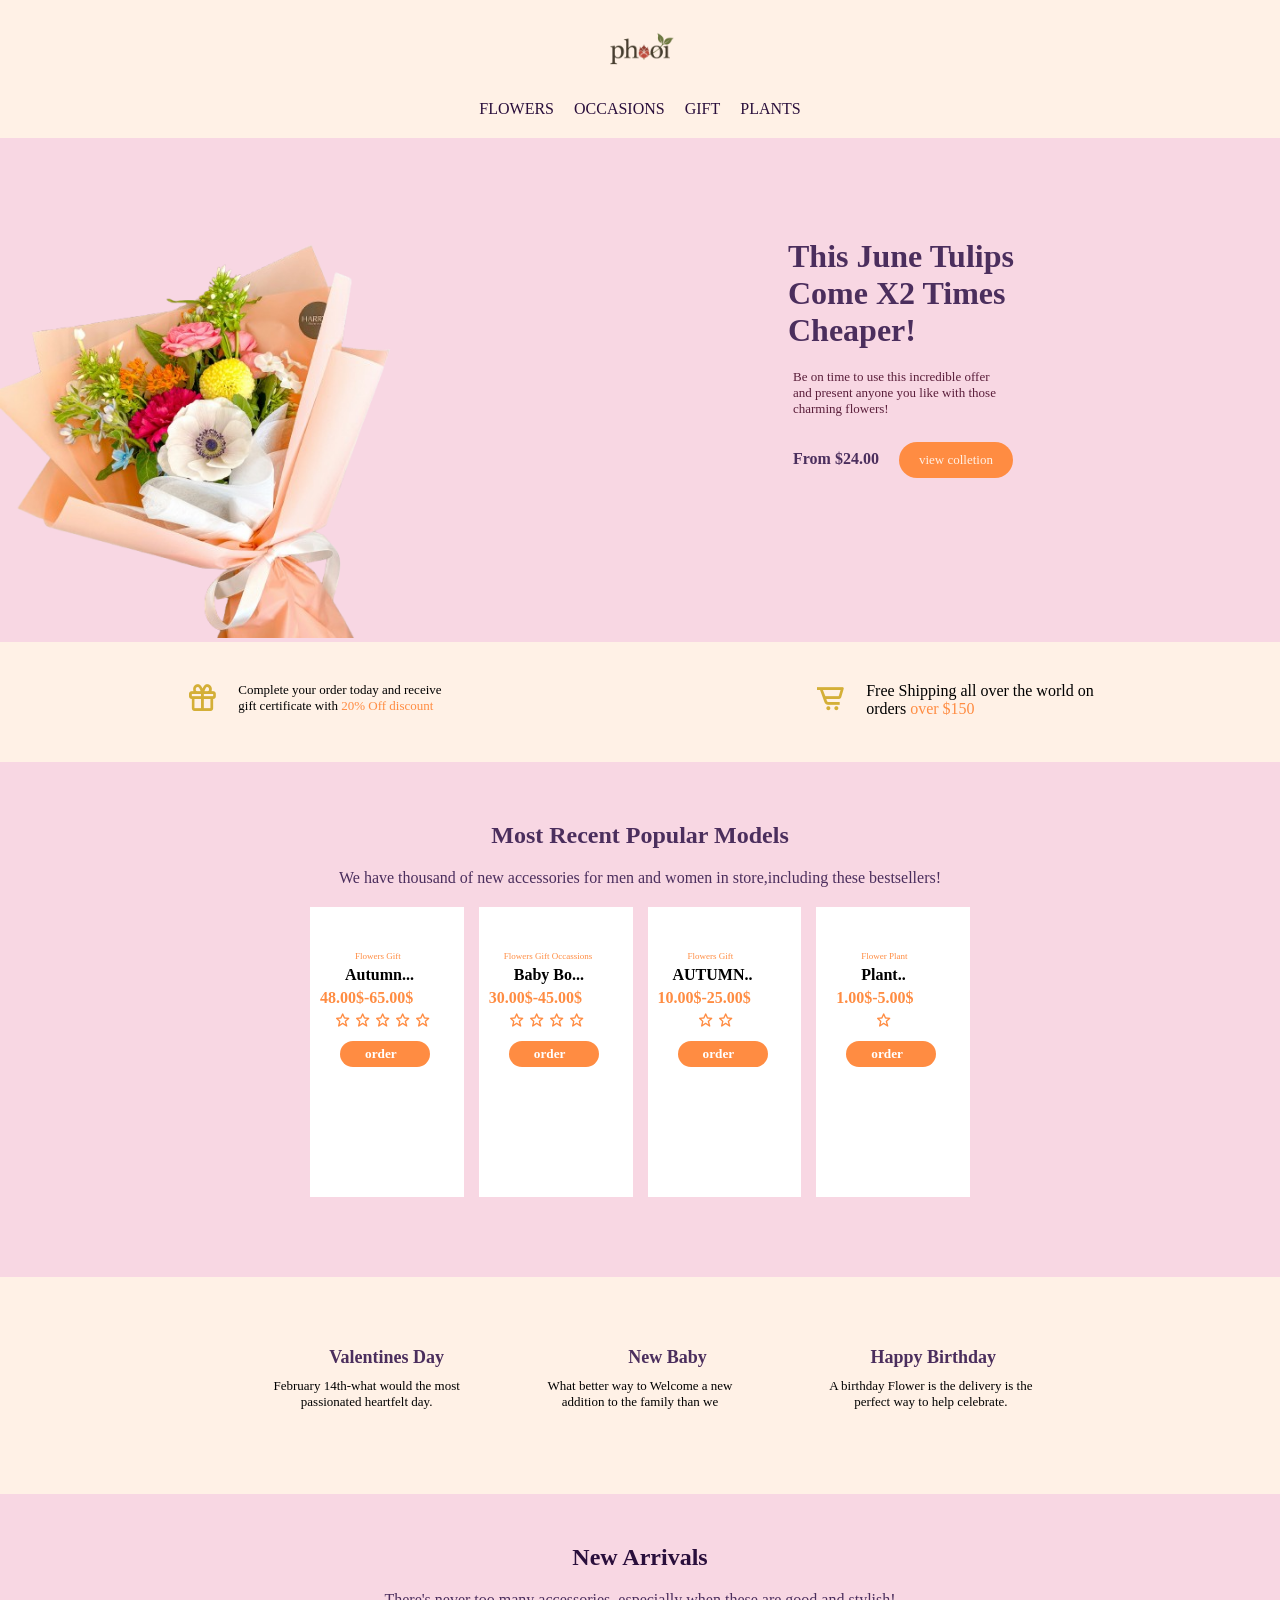
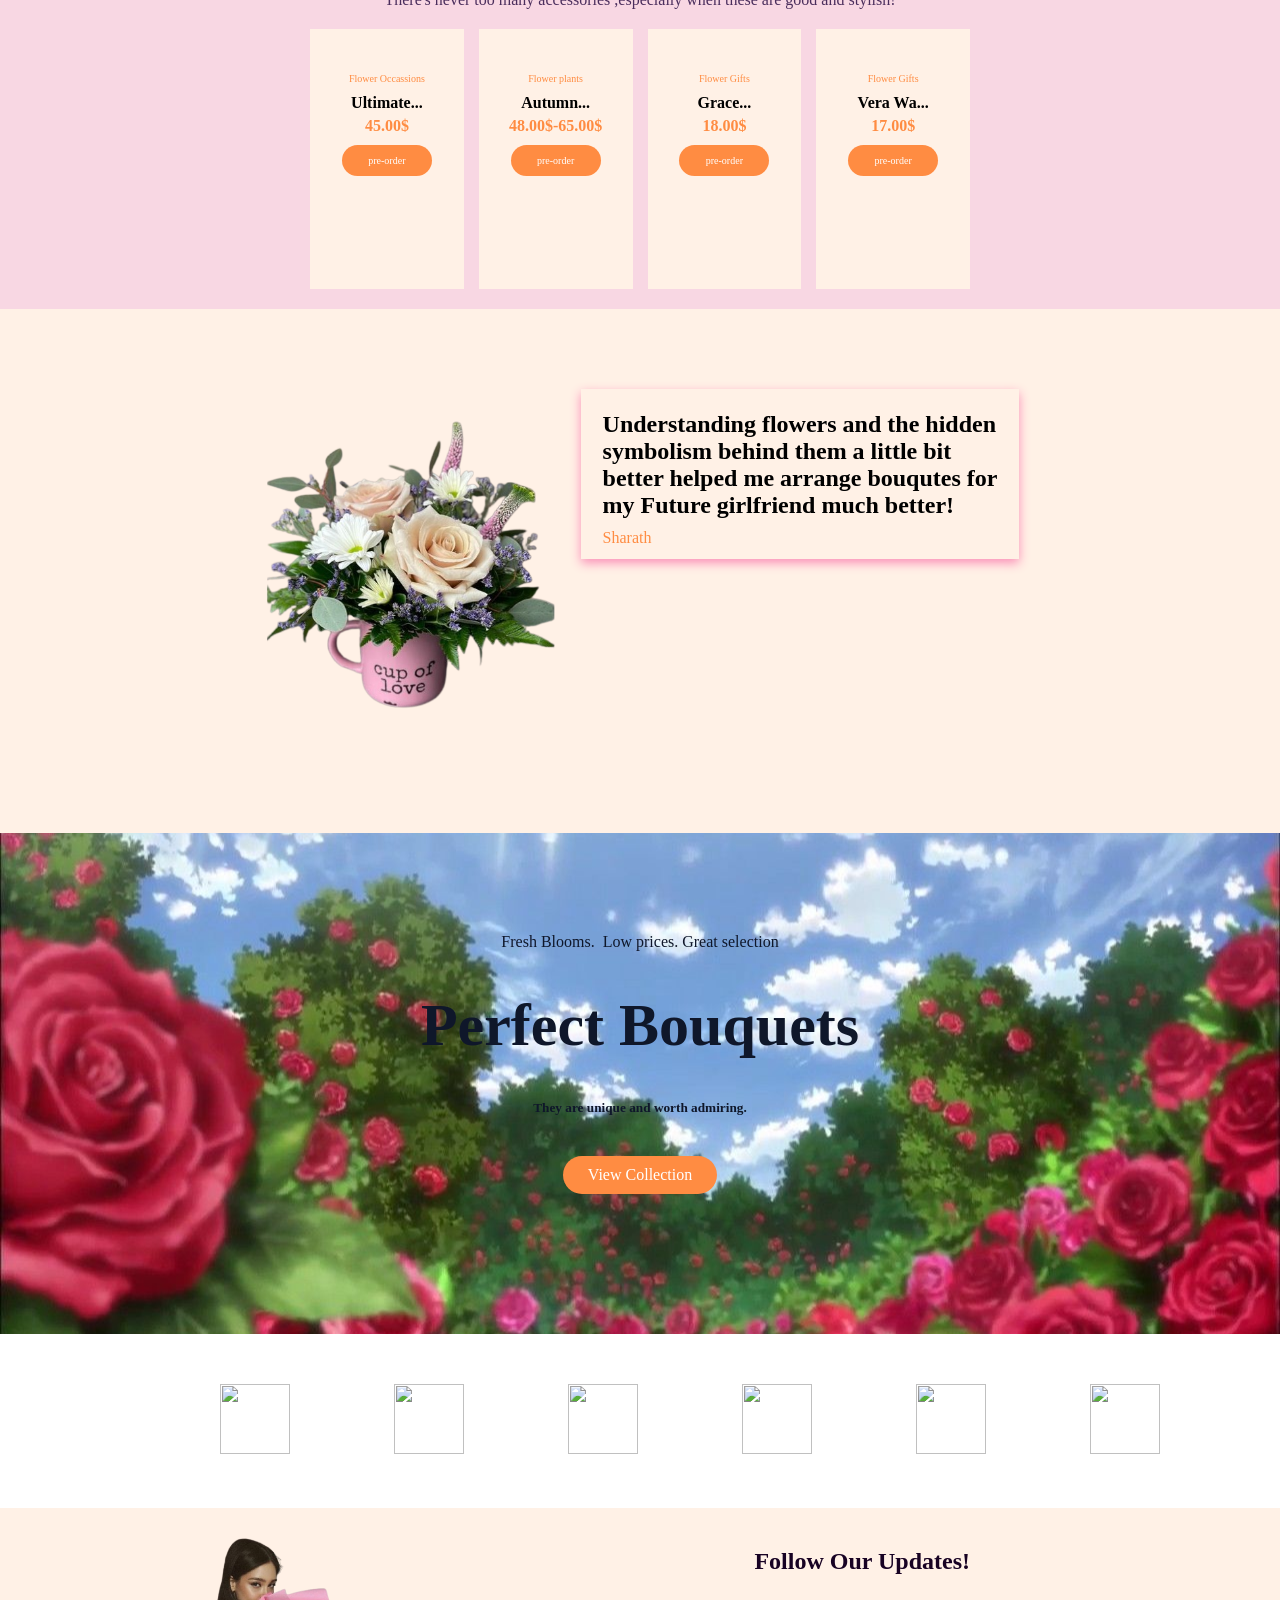
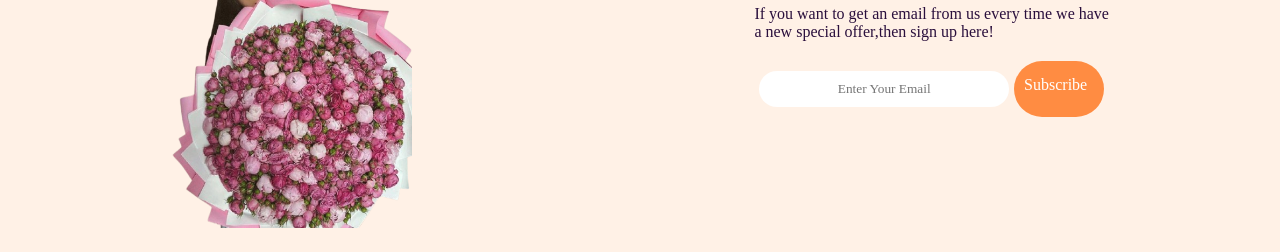
==== commit 8b8e0fe2: "update" ====
--- a/index.html
+++ b/index.html
@@ -62,9 +62,10 @@
 
                 <div class="dollar">
                     <h4>From $24.00</h4>
-
-                    <p  class="view">view colletion</p>
-
+                     
+                    <div class="view">  
+                    <p  >view colletion</p>
+                    </div>
                 </div>
             </div>
 
@@ -392,6 +393,59 @@
         </div>
     </section>
 
+    <section class="brand">
+
+        <img src="https://w7.pngwing.com/pngs/442/66/png-transparent-logo-brand-font-floral-logo-text-logo-flower.png" alt="">
+        <img src="https://e7.pngegg.com/pngimages/504/352/png-clipart-flowers-extraordinaire-logo-floristry-floral-design-flower-text-flower.png" alt="">
+        <img src="https://png.pngtree.com/png-vector/20240729/ourlarge/pngtree-flower-logo-as-a-brand-icon-vector-png-image_13248831.png" alt="">
+        <img src="https://th.bing.com/th/id/OIP.DjKQOYLE-iGkjiH63E31egAAAA?o=7rm=3&rs=1&pid=ImgDetMain&o=7&rm=3" alt="">
+        <img src="https://images.rawpixel.com/image_png_social_square/czNmcy1wcml2YXRlL3Jhd3BpeGVsX2ltYWdlcy93ZWJzaXRlX2NvbnRlbnQvam9iNTk1LXYzNDctd2FuLTMxLW5hdHVyYWxzZXRfMS5wbmc.png?s=V1nr9uuJTTVKUWUY1HTlZWLu8AJEWz-lAKEWmENOQC4" alt="">
+        <img src="https://images.rawpixel.com/image_png_800/czNmcy1wcml2YXRlL3Jhd3BpeGVsX2ltYWdlcy93ZWJzaXRlX2NvbnRlbnQvbHIvdjM0Ny13YW4tbmluZy0wNC1uYXR1cmFsc2V0LnBuZw.png" alt="">
+
+    </section>
+
+
+    <section class="subscribe">
+
+        <div class="thank">
+
+
+            <div class="left">
+
+                <img src="./savr-removebg-preview.png" alt="">
+
+            </div>
+
+            
+            <div class="right">
+
+                <h1>Follow Our Updates!</h1>
+                <p>If  you want to get an email from us every time we have <br> a new special offer,then sign up here! </p>
+
+                <div class="exam">
+
+                    <form >
+                        
+                        <input type="email" placeholder="Enter Your Email">
+                    </form>
+
+
+                    <div class="sub">
+
+                        <p>Subscribe</p>
+
+                    </div>
+
+                </div>
+
+            </div>
+         
+
+
+        </div>
+
+    </section>
+
 
 
 
--- a/style.css
+++ b/style.css
@@ -125,6 +125,7 @@
     margin-top: 8px;
     padding-left: 5px;
     color: #4B2E5D;
+    /* min-width:100% ; */
 }
 
 
@@ -659,15 +660,368 @@
   padding: 0 25px;
 }
 
-.left_box,
-.right_box{
-  width: 50%;
-}
-
-
+
+
+
+.brand img{
+    height: 70px;
+    width: 70px;   
+    margin-left: 100px; 
+    
+    
+}
+
+.brand{
+    text-align: center;
+    padding: 50px 0px;
+    background-color:#ffff;
+    
+}
+
+
+.subscribe{
+
+    background-color:#FFF1E6;
+    max-height: 400px;
+    width: 100vw;
+}
+
+
+.left img{
+    max-height: 300px;
+    height: auto;
+    
+}
+
+
+
+.thank{
+    display: flex;
+    justify-content: space-around;
+    padding: 20px 0px;
+}
+
+.right h1{
+    color: #180223;
+    margin-bottom: 10px;
+    padding: 20px 0px;
+}
+
+.right p{
+    color: #2A0F3C;
+    margin-bottom: 10px;
+
+}
+
+.exam ,form , input{
+
+    min-width: 250px;
+    padding:10px 0px;
+    border-radius: 20px;
+    border:none;
+    
+}
+
+.exam{
+    display: flex;
+    justify-content: space-evenly;
+    flex-wrap: wrap;
+}
+
+.sub p{
+
+    padding-top: 15px;
+    padding-left: 10px;
+    color: white;
+    
+}
+
+.sub{
+    background-color: #FF8C42;
+    min-width:90px ;
+    border-radius: 40px;
+    cursor: pointer;
+}
+
+ input{
+    text-align: center;
+}
+
+
+.right_box,.left_box{
+
+    width: 40%;
+}
+
+
+/* This is for mobile */
+
+@media (max-width:550px){
+
+
+
+    .font h1{
+        
+        font-size: 25px;
+    }
+
+    .font p{
+
+        font-size: 12px;
+    }
+
+    .dollar h4{
+
+        font-size: 15px;
+    }
+
+
+    .view p{
+
+        font-size: 12px;
+    }
+     
+}
+
+
+/*  deleivery */
+
+
+@media (max-width:550px)
+{
+
+    .right_gift {
+         
+        padding-left: 20px;
+
+    }
+
+    .right_gift p{
+
+        font-size:16px;
+    }
+
+    .left_del{
+        padding-left: 30px;
+    }
+
+    .left_del p{
+
+        font-size: 16px;
+    }
+
+
+
+
+}
+
+
+
+/*   grid container */
 
    
-
+@media (max-width:550px){
+
+
+    .grid_container{
+        min-height: 780px;
+    }
+
+    .front_end h1{
+        
+        font-size: x-large;
+    }
+
+
+    /* first box */
+
+    .box{
+        grid-template-columns: 1fr 1fr;
+        max-height: 200px;
+        gap: 30px;
+    }
+
+    .box img{
+        
+        margin-left: 40px;
+        
+    }
+
+    .box1 p{
+        padding-left: 70px;
+    }
+
+    .box1 h4{
+        padding-left: 60px;
+    }
+
+    .box1 h2{
+        padding-left: 30px;
+    }
+
+    .star{
+        padding-left: 20px;
+    }
+    .button  {
+        
+        
+        padding-left: 20px;
+        margin-bottom: 10px;
+    }
+
+
+
+    /* second box */
+
+
+    .box2 p{
+        padding-left: 40px;
+    }
+
+    .box2 h4{
+        padding-left: 50px;
+    }
+
+    .box2 h2{
+        padding-left: 30px;
+    }
+
+    .star_1{
+        padding-left: 20px;
+    }
+
+
+    /* third button  box */
+
+    .box3 p{
+
+        padding-left: 70px;
+
+    }
+
+    .box3 h4{
+
+        padding-left: 50px;
+    }
+
+    .box3 h2{
+        padding-left: 30px;
+    }
+
+    .star_2{
+        padding-left: 20px;
+    }
+
+
+    /* box 4 */
+
+
+    .box4 p{
+        padding-left:70px;
+    }
+
+
+    .box4 h2{
+        padding-left: 40px;
+    }
+
+    .box4 h4{
+        padding-left: 70px;
+    }
+
+    .star_3{
+        padding-left: 30px;
+    }
+}
+
+
+
+/* 4th hero grid */
+
+@media (max-width:550px){
+
+
+
+.nxt{
+    grid-template-columns:1fr;
+}
+
+.nxt img{
+
+    margin-left:350px;
+    margin-bottom: 10px;
+}
+
+.nxt_1  h1{
+    padding-right: 30px;
+}
+
+.nxt_2 h1{
+    padding-right: 50px;
+}
+
+.nxt_3 h1{
+    padding-right: 30px;
+}
+
+}
+
+
+@media (max-width:550px){
+
+    .new{
+        grid-template-columns: 1fr 1fr;
+    }
+
+    .new img{
+
+        margin-left: 50px;
+    }
+    
+
+}
+
+
+
+@media (max-width:550px){
+
+
+    .flower {
+        height: 150px;
+        width: 150px;
+    }
+
+    .text{
+        
+        max-width: 270px;
+    }
+    .text h1 {
+        /* overflow: hidden; */
+        font-size:14px;
+    }
+    .text p{
+
+        font-size: 10px;
+    }
+}
+
+
+@media (max-width:550px){
+
+    .brand img{
+    margin-left: 0px;
+    }
+}
+
+@media (max-width:550px){
+
+    .left{
+
+        height: 100px;
+        width: 100px;
+    }
+
+}
 
 
    
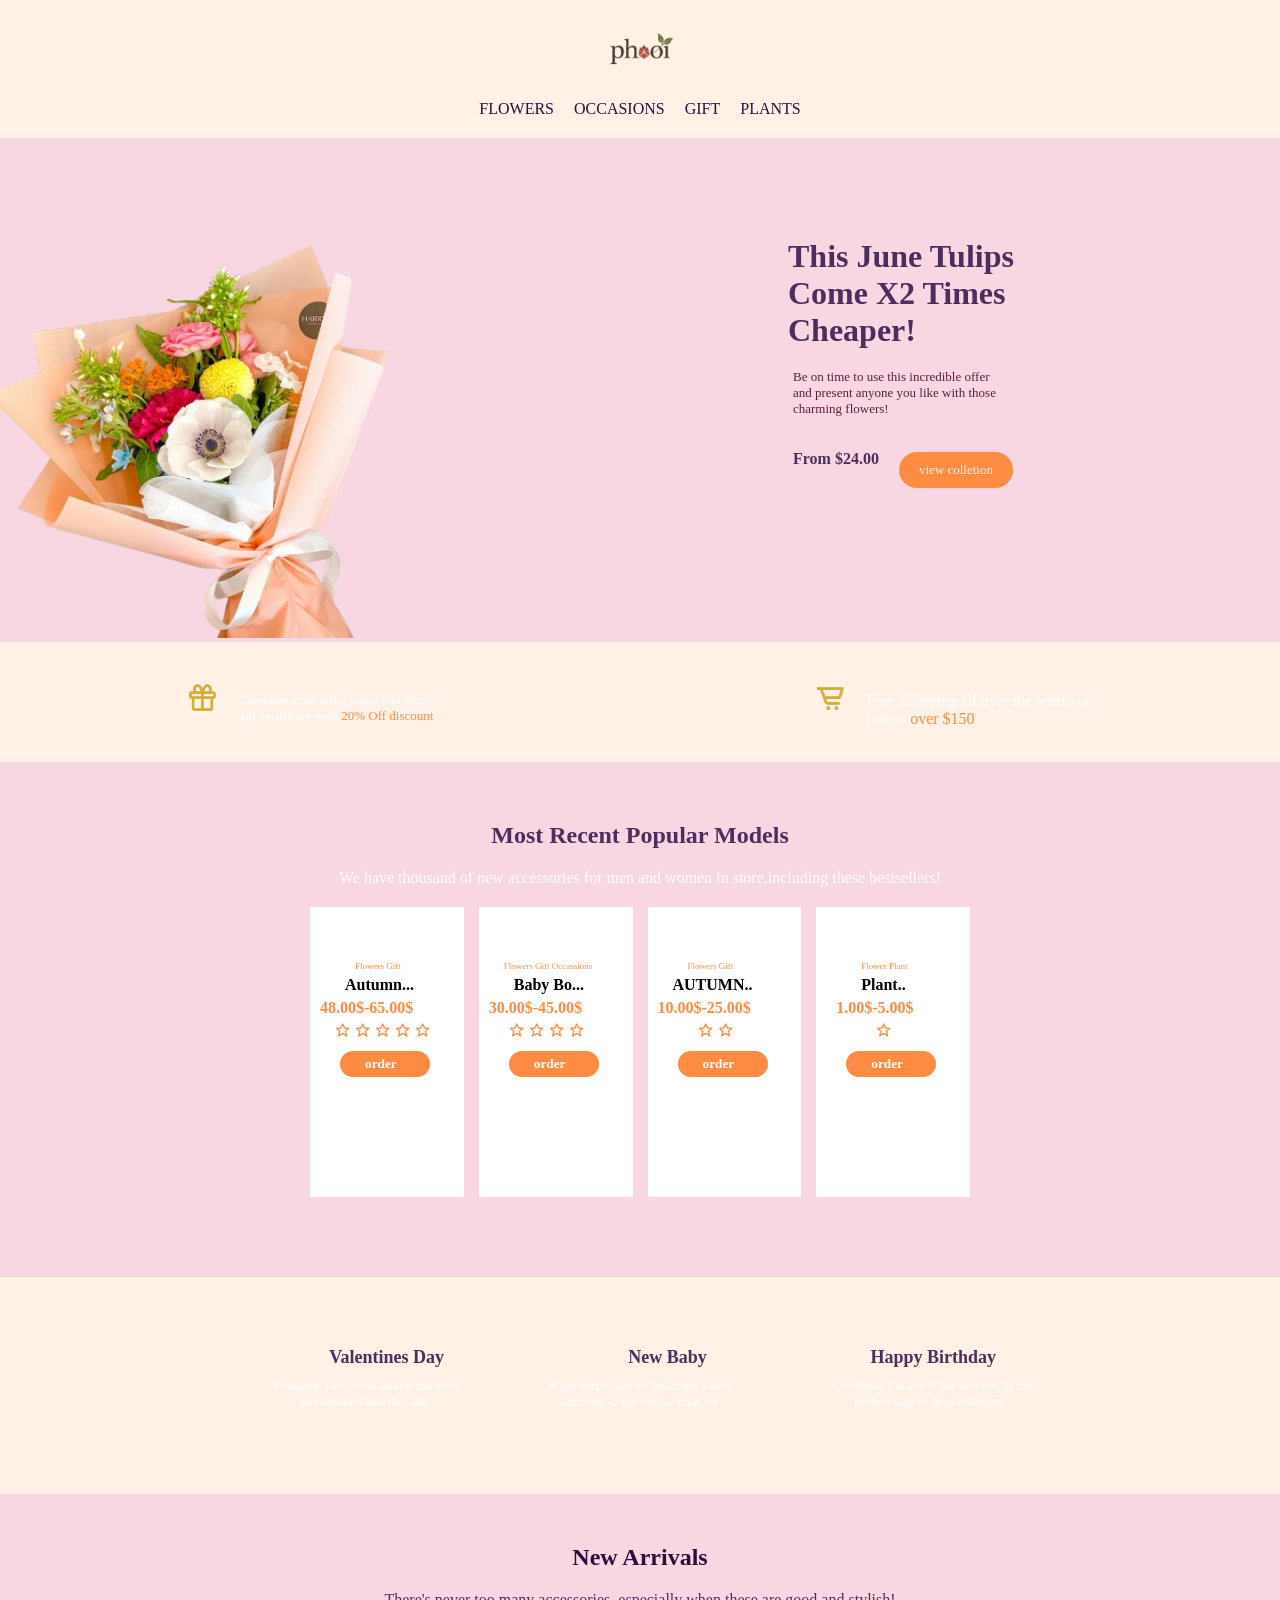
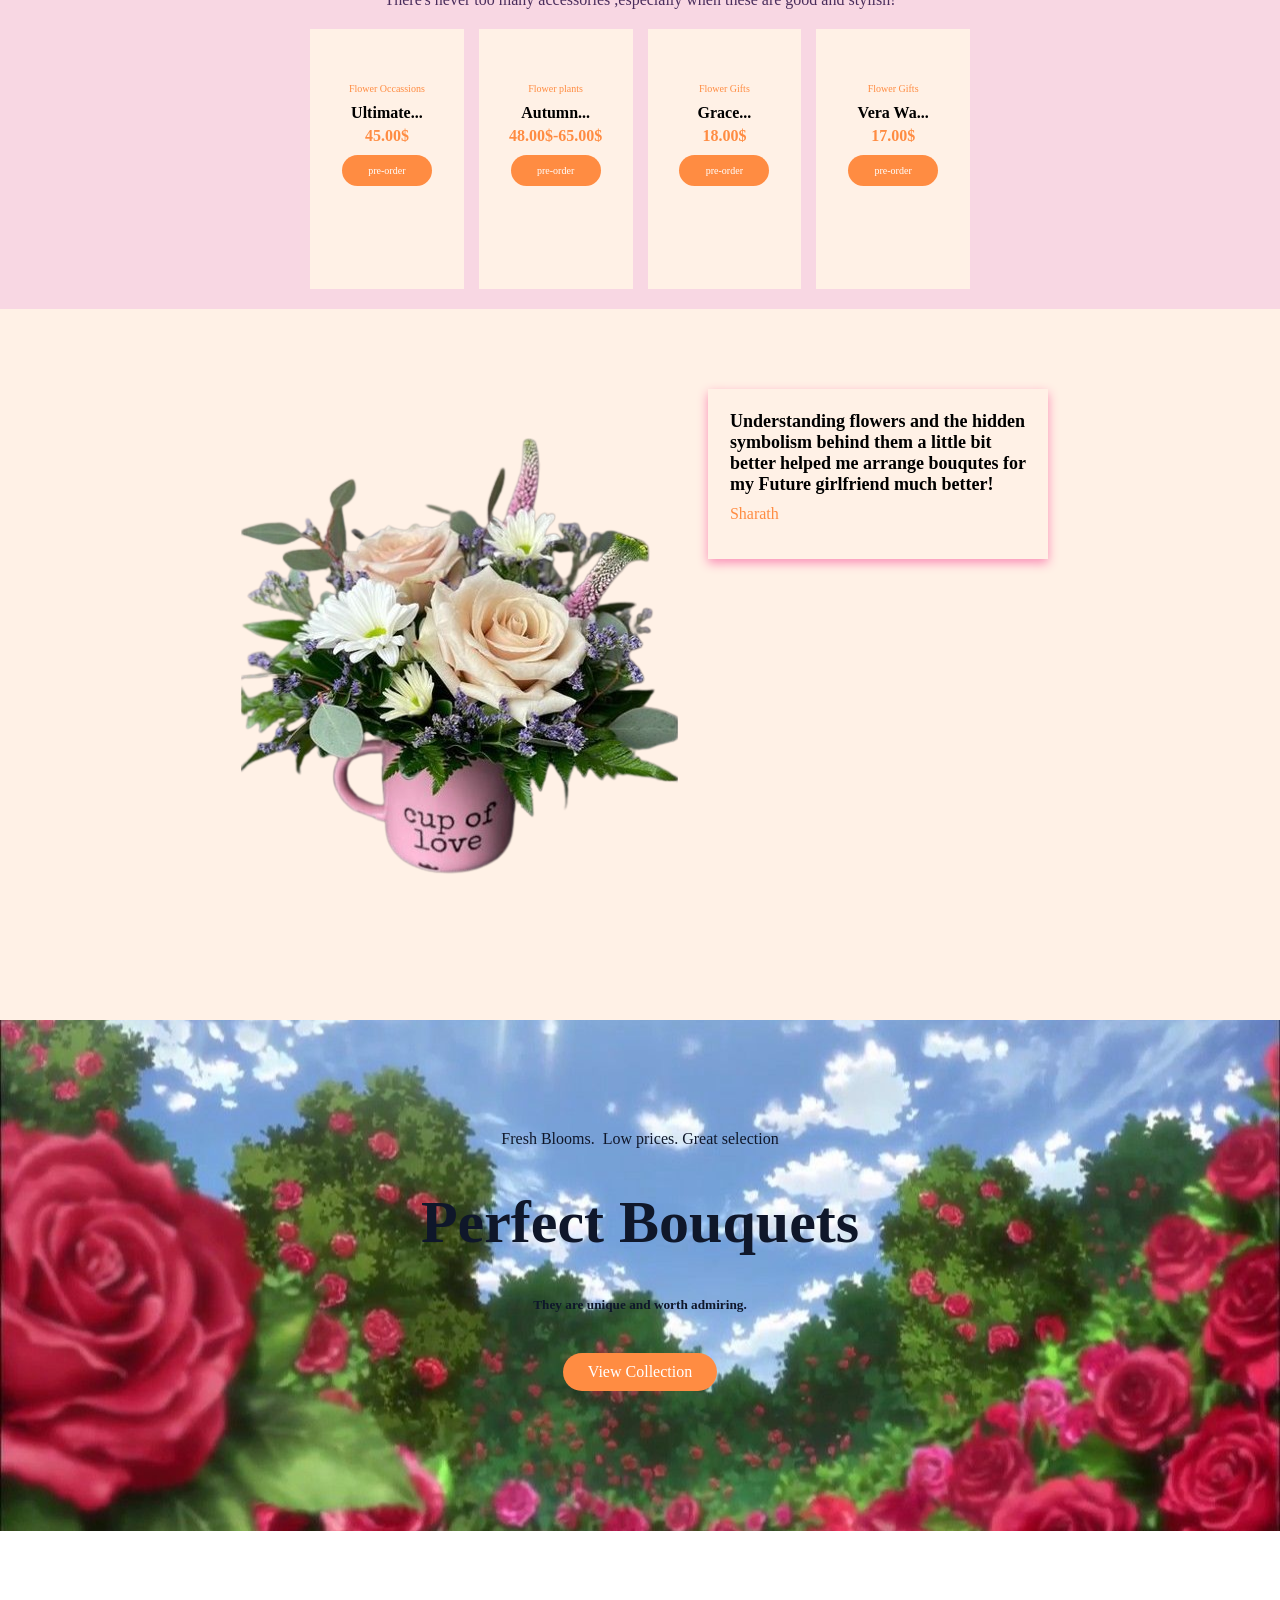
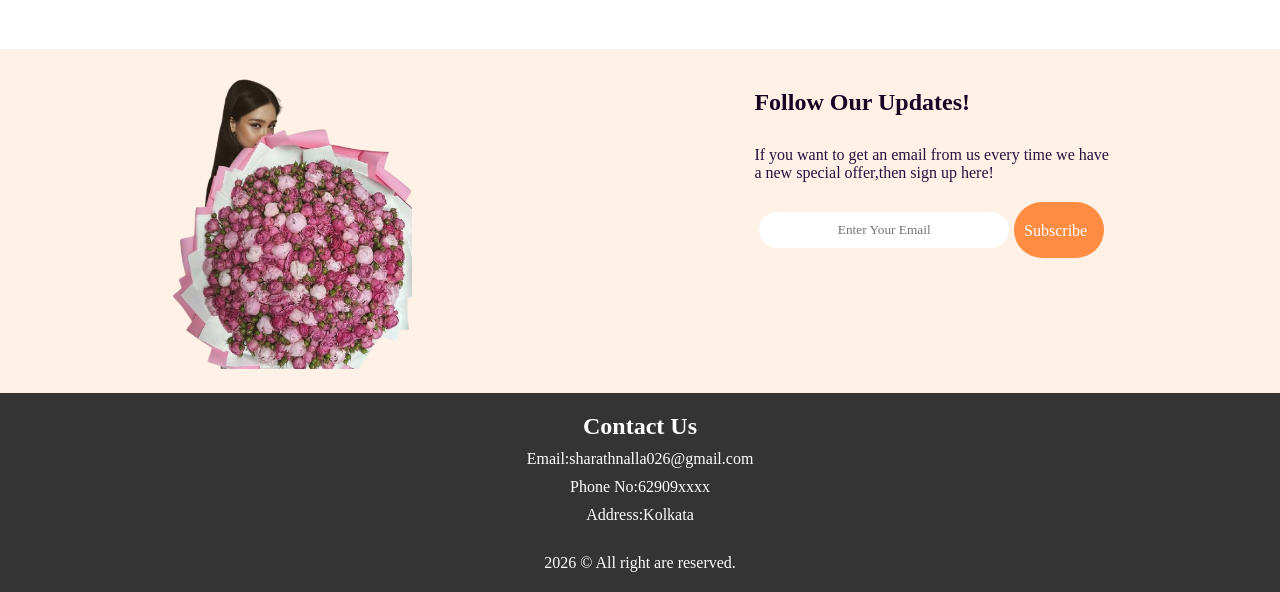
==== commit b1e7d9dd: "footer update" ====
--- a/index.html
+++ b/index.html
@@ -447,6 +447,49 @@
     </section>
 
 
+    <footer>
+
+        <div class="conatainer">
+
+            <div class="footer_con">
+                <h2>Contact Us</h2>
+                <a href="mailto:sharathnalla026@gmail.com"><p>Email:sharathnalla026@gmail.com</p></a>
+                <a href="tel:6290973900"><p>Phone No:62909xxxx</p></a>  
+                <p>Address:Kolkata</p>
+
+                <div
+                 class="copyright"> 
+
+                               <p>2026 &copy; All right are reserved.</p>
+            </div>
+
+            </div>
+
+        
+
+            
+
+
+            
+
+            
+
+                
+
+    
+
+        </div>
+
+
+            
+
+
+
+
+
+    </footer>
+
+
 
 
     
--- a/style.css
+++ b/style.css
@@ -77,6 +77,7 @@
     /* gap: 20px; */
     
 }
+
 
 
 
@@ -561,7 +562,7 @@
 
 .feedback{
     background-color:#FFF1E6;
-    width: 100%;
+    max-width: 100%;
     display: flex;
     justify-content: center;
     gap: 20px;
@@ -572,15 +573,15 @@
 .flower img{
 
     max-width: 300px;
-    width: 100%;
-    height: auto;
+    max-width: 100%;
+    max-height: auto;
 }
 
 .feedback .text{
 
     
     border: 2px solid #FFF1E6;
-    height: 170px;
+    max-height: 170px;
     padding: 0px 20px;
     padding-top: 20px;
     box-shadow: 0px 4px 10px #fb8fb7;
@@ -589,7 +590,7 @@
 
 .text h1{
 
-    font-size:x-large;
+    font-size:large;
     margin-bottom: 10px;
     
 }
@@ -602,7 +603,7 @@
 .quality{
     background: url(./012f0db61dcaf459344d8d1e64436028\ \(1\).jpg);
     
-    width: 100%;
+   max-width: 100%;
     
     height: auto;
     background-position: center;
@@ -664,8 +665,8 @@
 
 
 .brand img{
-    height: 70px;
-    width: 70px;   
+    max-height: 60px;
+    max-width: 40px;   
     margin-left: 100px; 
     
     
@@ -730,7 +731,7 @@
 
 .sub p{
 
-    padding-top: 15px;
+    padding-top: 10px;
     padding-left: 10px;
     color: white;
     
@@ -750,290 +751,300 @@
 
 .right_box,.left_box{
 
-    width: 40%;
-}
-
-
-/* This is for mobile */
-
-@media (max-width:550px){
-
-
+    width:40%;
+} 
+
+
+/* footer section */
+
+
+
+
+
+.footer_con{
+   max-width:100vw;
+    text-align: center;
+    
+    background-color:#343434;
+
+    padding: 20px 0px;
+    
+    
+
+    
+}
+
+
+.footer_con a, p{
+    margin-top: 10px;
+    color: #ffff;
+    text-decoration: none;
+    
+    
+}
+
+.footer_con h2{
+    color: #ffff;
+}
+
+.copyright{
+
+
+margin-top: 30px;
+
+    
+}
+
+
+
+
+@media  (max-width:480px) {
+
+    .navbar .logo{
+
+        max-height: 90px;
+
+    }
+
+    .nav{
+        font-size: small;
+    }
+    
+}
+
+
+@media (max-width:480px){
+
+     .bouque img{
+
+        padding: 0px;
+        /* height: 00px; */
+        /* width: 300px;      */
+    
+    }
+
+    .bouque{
+        padding-top: 400px;
+        padding-left: 40px;
+    }
+
+
+    .font{
+        padding-top:200px;
+    }
 
     .font h1{
+        font-size: medium;
+    }
+
+    
+
+
+    .dollar{
+        font-size: small;
+        flex-wrap: wrap;
+    }
+
+    .right_box{
+        margin-right: 80px;
+    }
+
+    
+
+}
+
+@media (max-width:480px){
+
+    .right_gift  p{
+
+        font-size: small;
+    }
+
+    
+
+    .left_del{
+        font-size: small;
+    }
+}
+
+
+
+@media (max-width:480px){
+
+    .front_end h1{
+          
+        font-size:larger;
+    }
+
+
+    .box{
+
+        grid-template-columns: 1fr 1fr;
+        text-align: center;
+    }
+
+    .button{
+        padding-left: 20px;
+        margin-bottom: 15px;
+
         
-        font-size: 25px;
-    }
-
-    .font p{
-
-        font-size: 12px;
-    }
-
-    .dollar h4{
-
-        font-size: 15px;
-    }
-
-
-    .view p{
-
-        font-size: 12px;
-    }
-     
-}
-
-
-/*  deleivery */
-
-
-@media (max-width:550px)
-{
-
-    .right_gift {
-         
+    }
+
+    .button h5{
+        padding-right: 50px;
+    }
+
+
+    .box4 p{
+
+        padding-right: 50px;
+
+    }
+
+    .box4 h4{
+        padding-right: 40px;
+    }
+
+    .box4 h2{
+        padding-right: 20px;
+    }
+
+
+    .box1 h4{
+        padding-right: 30px;
+    }
+
+    .box1 p{
+        padding-right: 50px;
+    }
+
+    .box2 h4{
+        padding-right: 30px;
+    }
+
+    .box2 p{
+        padding-right: 40px;
+    }
+
+    .box3 p{
+        padding-right: 40px;
+    }
+
+    .box3 h4{
+        padding-right: 10px;
+    }
+
+    .star{
+        padding-right: 35px;
+    }
+
+    .star_1{
+        padding-right: 40px;
+    }
+
+    .star_2{
+        padding-right: 60px;
+    }
+
+    .star_3{
+        padding-right: 80px;
+    }
+
+}
+
+
+
+@media (max-width:480px){
+    .nxt{
+    
+        grid-template-columns: 1fr;
+    }
+
+    .nxt img{
+    margin:20px 400px;
+    
+    }
+
+    .nxt_2 h1{
+
         padding-left: 20px;
 
     }
-
-    .right_gift p{
-
-        font-size:16px;
-    }
-
-    .left_del{
-        padding-left: 30px;
-    }
-
-    .left_del p{
-
-        font-size: 16px;
-    }
-
-
-
-
-}
-
-
-
-/*   grid container */
-
-   
-@media (max-width:550px){
-
-
-    .grid_container{
-        min-height: 780px;
-    }
-
-    .front_end h1{
-        
-        font-size: x-large;
-    }
-
-
-    /* first box */
-
-    .box{
+}
+
+
+
+@media (max-width:480px){
+    .new{
         grid-template-columns: 1fr 1fr;
-        max-height: 200px;
-        gap: 30px;
-    }
-
-    .box img{
-        
+    }
+
+    .new img{
         margin-left: 40px;
-        
-    }
-
-    .box1 p{
-        padding-left: 70px;
-    }
-
-    .box1 h4{
-        padding-left: 60px;
-    }
-
-    .box1 h2{
-        padding-left: 30px;
-    }
-
-    .star{
-        padding-left: 20px;
-    }
-    .button  {
+    }
+}
+
+
+@media (max-width:480px){
+    
+   .feedback {
+
+    flex-wrap: wrap;
+}
+
+
+.feedback img{
+    max-height: 300px;
+}
+
+
+.feedback h1{
+    font-size: 15px;
+}
+    
+
+    
+}
+
+
+
+@media (max-width:480px){
+
+    .brand img {
+
+        margin-left: 0px;
         
         
-        padding-left: 20px;
-        margin-bottom: 10px;
-    }
-
-
-
-    /* second box */
-
-
-    .box2 p{
-        padding-left: 40px;
-    }
-
-    .box2 h4{
+    }
+
+    .brand{
+
+        display:inline-flex;
+        gap: 30px;
         padding-left: 50px;
     }
-
-    .box2 h2{
-        padding-left: 30px;
-    }
-
-    .star_1{
-        padding-left: 20px;
-    }
-
-
-    /* third button  box */
-
-    .box3 p{
-
-        padding-left: 70px;
-
-    }
-
-    .box3 h4{
-
-        padding-left: 50px;
-    }
-
-    .box3 h2{
-        padding-left: 30px;
-    }
-
-    .star_2{
-        padding-left: 20px;
-    }
-
-
-    /* box 4 */
-
-
-    .box4 p{
-        padding-left:70px;
-    }
-
-
-    .box4 h2{
-        padding-left: 40px;
-    }
-
-    .box4 h4{
-        padding-left: 70px;
-    }
-
-    .star_3{
-        padding-left: 30px;
-    }
-}
-
-
-
-/* 4th hero grid */
-
-@media (max-width:550px){
-
-
-
-.nxt{
-    grid-template-columns:1fr;
-}
-
-.nxt img{
-
-    margin-left:350px;
-    margin-bottom: 10px;
-}
-
-.nxt_1  h1{
-    padding-right: 30px;
-}
-
-.nxt_2 h1{
-    padding-right: 50px;
-}
-
-.nxt_3 h1{
-    padding-right: 30px;
-}
-
-}
-
-
-@media (max-width:550px){
-
-    .new{
-        grid-template-columns: 1fr 1fr;
-    }
-
-    .new img{
-
-        margin-left: 50px;
-    }
-    
-
-}
-
-
-
-@media (max-width:550px){
-
-
-    .flower {
-        height: 150px;
-        width: 150px;
-    }
-
-    .text{
+}
+
+
+@media (max-width:480px){
+    .left img{
         
-        max-width: 270px;
-    }
-    .text h1 {
-        /* overflow: hidden; */
-        font-size:14px;
-    }
-    .text p{
-
-        font-size: 10px;
-    }
-}
-
-
-@media (max-width:550px){
-
-    .brand img{
-    margin-left: 0px;
-    }
-}
-
-@media (max-width:550px){
-
-    .left{
-
-        height: 100px;
-        width: 100px;
-    }
-
-}
-
-
-   
-
-
-
-
-
-
-
-
-
-
-
-
+        
+        max-height:200px;
+        margin-top: 50px;
+    
+    }
+
+    .right h1{
+        font-size: x-large;
+    }
+
+    .right {
+        flex-wrap: wrap;
+    }
+}
+
+
+
+
+
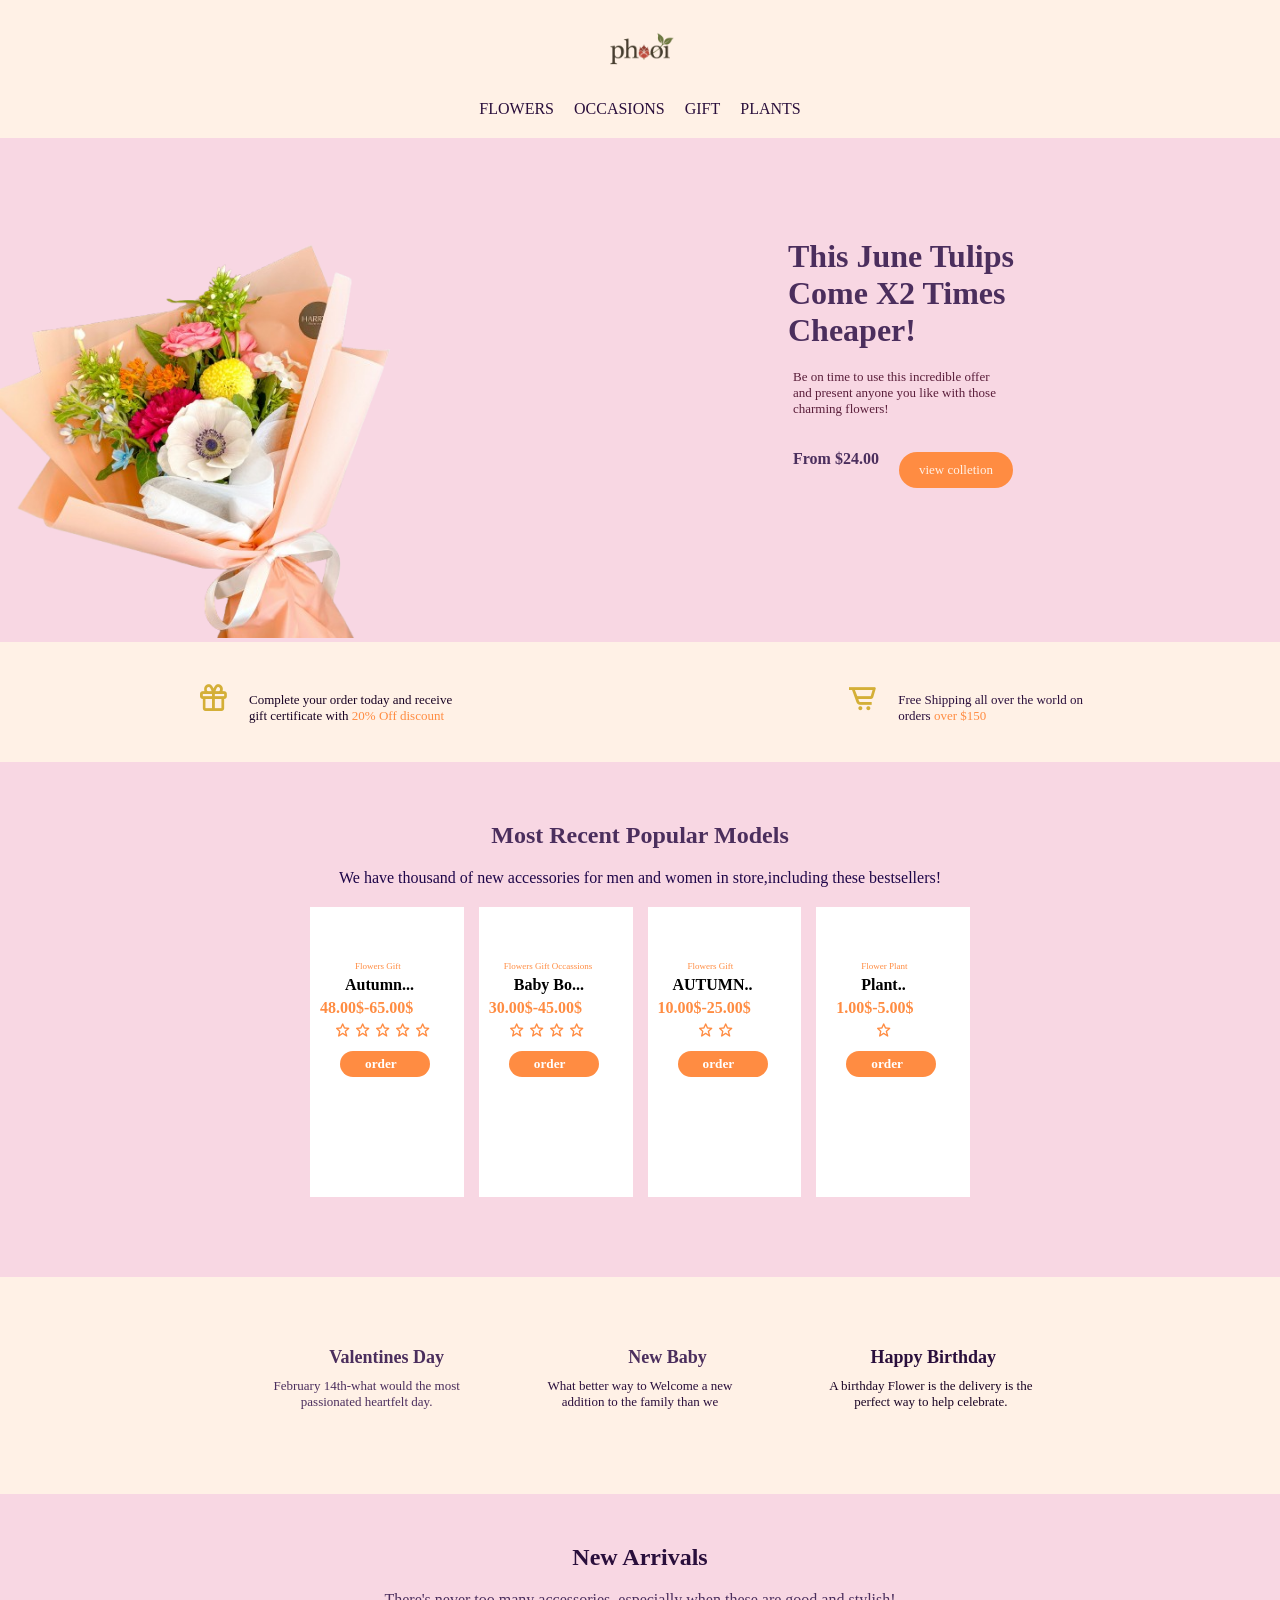
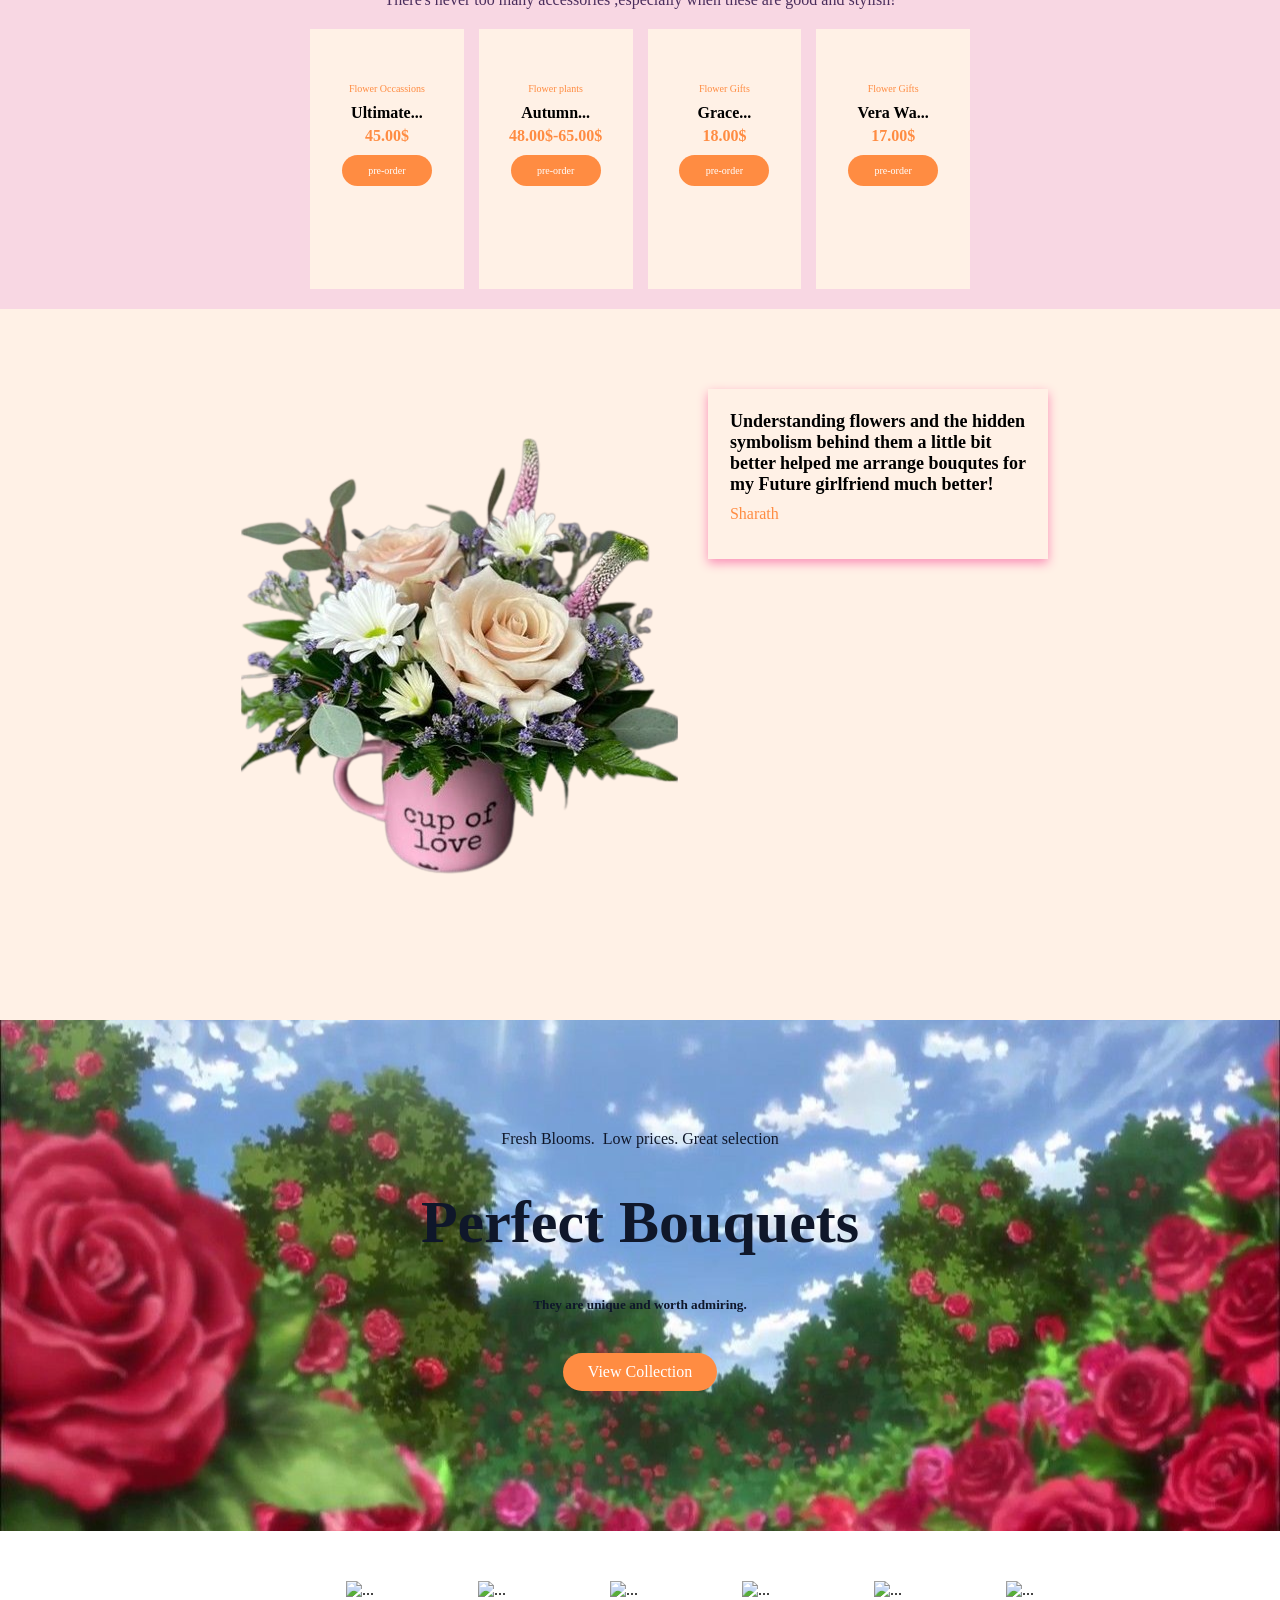
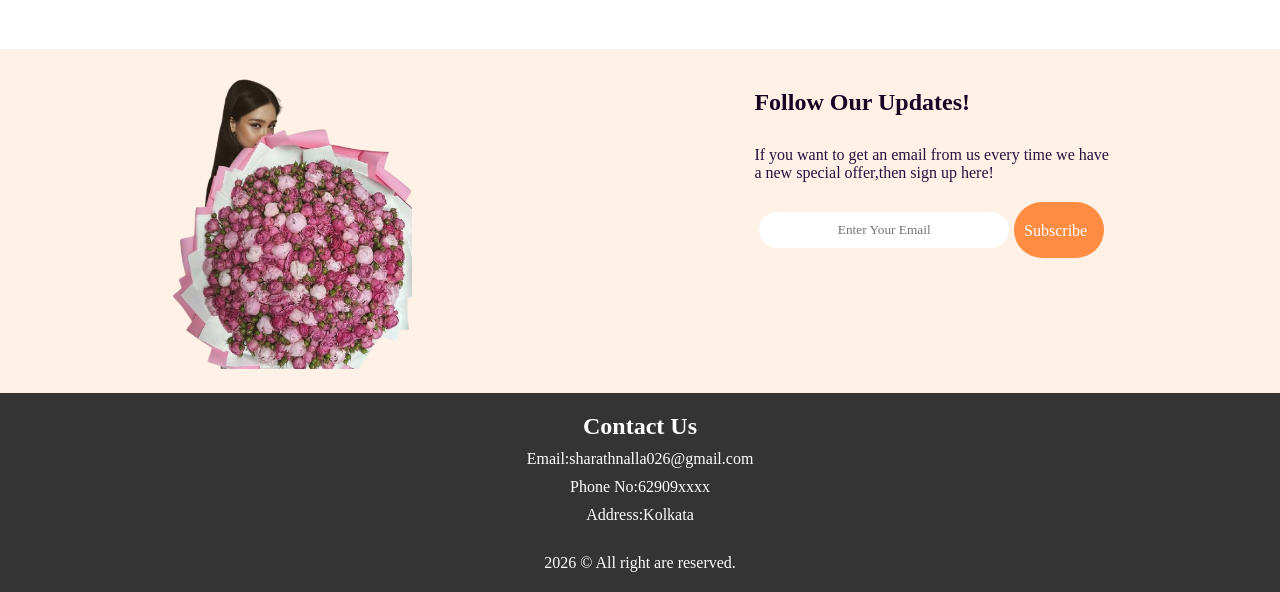
==== commit 34cf70ab: "Initial commit: Add thank you website" ====
--- a/index.html
+++ b/index.html
@@ -24,10 +24,10 @@
     
 
         <ul class="nav">
-            <li><a href="">FLOWERS</a></li>
-            <li>   <a href="">OCCASIONS</a></li>
-            <li>  <a href="">GIFT</a>  </li>
-            <li><a href="">PLANTS</a></li>
+            <li><a href="#box">FLOWERS</a></li>
+            <li>   <a href="#nxt">OCCASIONS</a></li>
+            <li>  <a href="#new">GIFT</a>  </li>
+            <li><a href="https://www.bing.com/search?q=plants&form=ANNTH1&refig=6972e05e7ee849a0b482ea33a1e71b85&pc=ASTS&ucpdpc=UCPD">PLANTS</a></li>
         </ul>
 
     </div>
@@ -64,8 +64,7 @@
                     <h4>From $24.00</h4>
                      
                     <div class="view">  
-                    <p  >view colletion</p>
-                    </div>
+                     <a href="#box">  <p  >view colletion</p> </a>                    </div>
                 </div>
             </div>
 
@@ -104,7 +103,7 @@
             <p>We have thousand of new accessories for men and women in store,including these bestsellers!</p>
         </div>
 
-        <div class="box">
+        <div class="box" id="box">
 
             <div class="box1">
                 <img src="https://cdnnew.igp.com/f_auto,q_auto,t_pnopt12prodlp/products/p-elegant-rose-bouquet-139330-m.jpg" alt="">
@@ -123,7 +122,7 @@
 
                     <div class="button">
 
-                          <h5>order</h5>
+                          <h5><a href="https://www.igp.com/p-elegant-rose-bouquet-139330?currency=inr&adgroupid=1266639038847254&device=c&keyword=&loc_interest_ms=&loc_physical_ms=155449&feeditemid=&adposition=&msclkid=d04aa768e1431df64e83ce1a0d7bad80&utm_source=bing&utm_medium=cpc&utm_campaign=Shopping%3AFlowers_India&utm_term=4582764514274103&utm_content=Flowers">  order</h5> </a>
                          
                     </div>
 
@@ -149,7 +148,7 @@
 
                     <div class="button">
 
-                          <h5>order</h5>
+                         <a href="https://www.igp.com/p-blushing-red-roses-bouquet-202274?currency=inr&adgroupid=1266639038847254&device=c&keyword=&loc_interest_ms=&loc_physical_ms=155449&feeditemid=&adposition=&msclkid=7f96862145b91b63cf7eef53a8efcfa1&utm_source=bing&utm_medium=cpc&utm_campaign=Shopping%3AFlowers_India&utm_term=4582764514274104&utm_content=Flowers">  <h5>order</h5> </a>
                          
                     </div>
 
@@ -172,7 +171,7 @@
 
                     <div class="button">
 
-                          <h5>order</h5>
+                         <a href="https://www.igp.com/p-bunch-of-10-yellow-roses-in-tissue-wrapping-46732?currency=inr&adgroupid=1266639038847254&device=c&keyword=&loc_interest_ms=&loc_physical_ms=155449&feeditemid=&adposition=&msclkid=9dbf8ec8773310073540e7ba9a652c73&utm_source=bing&utm_medium=cpc&utm_campaign=Shopping%3AFlowers_India&utm_term=4582764514274103&utm_content=Flowers">  <h5>order</h5></a>
                          
                     </div>
 
@@ -192,7 +191,7 @@
 
                     <div class="button">
 
-                          <h5>order</h5>
+                      <a href="https://www.bing.com/search?q=bouque+plant&form=ANNTH1&refig=6972ed655c9547b880d65cdc1921277c&pc=ASTS&ucpdpc=UCPD">     <h5>order</h5> </a>
                          
                     </div>
             </div>
@@ -210,7 +209,7 @@
     <section class="hero_grid">
 
 
-        <div class="nxt">
+        <div class="nxt" id="nxt">
 
 
             <div class="nxt_1">
@@ -266,7 +265,7 @@
 
             </div>
 
-        <div class="new">
+        <div class="new" id="new">
 
             <!-- new first box -->
 
@@ -278,7 +277,7 @@
              <h2>45.00$</h2>
              <div class="pre">
 
-                <p>pre-order</p>
+                <a href="https://www.igp.com/p-elegant-rose-bouquet-139330?currency=inr&adgroupid=1267738559880263&device=c&keyword=&loc_interest_ms=&loc_physical_ms=155449&feeditemid=&adposition=&msclkid=762e6d0b0f4213e7d4d80479e1897de6&utm_source=bing&utm_medium=cpc&utm_campaign=PMAX%20%7C%20IND%20%7C%20Cakes%20%26%20Flowers%20%7C%2011thSep%2724&utm_term=2331033370777257&utm_content=Remarketing%20%2B%20Dynamic%20Remarketing%20-%20Cakes%2BFlowers">  <p>pre-order</p> </a>
 
              </div>
 
@@ -296,7 +295,7 @@
              <h2>48.00$-65.00$</h2>
              <div class="pre">
 
-                <p>pre-order</p>
+               <a href="https://www.fnp.com/gift/8-white-carnations-bouquet-small?s_kwcid=AL!14757!10!72911837853702!2324711180403896&utm_source=bing&utm_medium=cpc&utm_campaign=627582944-pla-2324711180403896-&utm_adgroup=1166583792087675&utm_keyword=&searchterm={searchterm}&utm_device=c&utm_placement=&utm_network=o&msclkid=36bc5153b712101aad2338215813ea92&utm_term=2324711180403896&utm_content=Good">  <p>pre-order</p></a>
 
              </div>
 
@@ -318,7 +317,7 @@
              <h2>18.00$</h2>
              <div class="pre">
 
-                <p>pre-order</p>
+              <a href="https://www.igp.com/p-i-love-you-valentine-s-day-box-273932?currency=inr&adgroupid=1266639038847254&device=c&keyword=&loc_interest_ms=&loc_physical_ms=155449&feeditemid=&adposition=&msclkid=8a112772e9631d230cba4e0006eb2e55&utm_source=bing&utm_medium=cpc&utm_campaign=Shopping%3AFlowers_India&utm_term=4582764514274103&utm_content=Flowers">   <p>pre-order</p></a>
 
             </div>
 
@@ -334,7 +333,7 @@
              <h2>17.00$</h2>
              <div class="pre">
 
-                <p>pre-order</p>
+             <a href="https://www.fnp.com/gift/vivid-red-roses-bouquet-chocolate?s_kwcid=AL!14757!10!72980557468025!2324779899969792&utm_source=bing&utm_medium=cpc&utm_campaign=627582944-pla-2324779899969792-&utm_adgroup=1167683304521996&utm_keyword=&searchterm={searchterm}&utm_device=c&utm_placement=&utm_network=o&msclkid=b955d43ebe1714ab2ecabd4c5143a512&utm_term=2324779899969792&utm_content=Low">    <p>pre-order</p> </a>
 
              </div>
             </div>
@@ -382,7 +381,7 @@
 
         <div class="view_collection">
 
-            <p>View Collection</p>
+           <a href="#new">  <p>View Collection</p> </a>
 
         </div>
 
@@ -395,12 +394,12 @@
 
     <section class="brand">
 
-        <img src="https://w7.pngwing.com/pngs/442/66/png-transparent-logo-brand-font-floral-logo-text-logo-flower.png" alt="">
-        <img src="https://e7.pngegg.com/pngimages/504/352/png-clipart-flowers-extraordinaire-logo-floristry-floral-design-flower-text-flower.png" alt="">
-        <img src="https://png.pngtree.com/png-vector/20240729/ourlarge/pngtree-flower-logo-as-a-brand-icon-vector-png-image_13248831.png" alt="">
-        <img src="https://th.bing.com/th/id/OIP.DjKQOYLE-iGkjiH63E31egAAAA?o=7rm=3&rs=1&pid=ImgDetMain&o=7&rm=3" alt="">
-        <img src="https://images.rawpixel.com/image_png_social_square/czNmcy1wcml2YXRlL3Jhd3BpeGVsX2ltYWdlcy93ZWJzaXRlX2NvbnRlbnQvam9iNTk1LXYzNDctd2FuLTMxLW5hdHVyYWxzZXRfMS5wbmc.png?s=V1nr9uuJTTVKUWUY1HTlZWLu8AJEWz-lAKEWmENOQC4" alt="">
-        <img src="https://images.rawpixel.com/image_png_800/czNmcy1wcml2YXRlL3Jhd3BpeGVsX2ltYWdlcy93ZWJzaXRlX2NvbnRlbnQvbHIvdjM0Ny13YW4tbmluZy0wNC1uYXR1cmFsc2V0LnBuZw.png" alt="">
+        <img src="https://w7.pngwing.com/pngs/442/66/png-transparent-logo-brand-font-floral-logo-text-logo-flower.png" alt="...">
+        <img src="https://e7.pngegg.com/pngimages/504/352/png-clipart-flowers-extraordinaire-logo-floristry-floral-design-flower-text-flower.png" alt="...">
+        <img src="https://png.pngtree.com/png-vector/20240729/ourlarge/pngtree-flower-logo-as-a-brand-icon-vector-png-image_13248831.png" alt="...">
+        <img src="https://th.bing.com/th/id/OIP.DjKQOYLE-iGkjiH63E31egAAAA?o=7rm=3&rs=1&pid=ImgDetMain&o=7&rm=3" alt="...">
+        <img src="https://images.rawpixel.com/image_png_social_square/czNmcy1wcml2YXRlL3Jhd3BpeGVsX2ltYWdlcy93ZWJzaXRlX2NvbnRlbnQvam9iNTk1LXYzNDctd2FuLTMxLW5hdHVyYWxzZXRfMS5wbmc.png?s=V1nr9uuJTTVKUWUY1HTlZWLu8AJEWz-lAKEWmENOQC4" alt="...">
+        <img src="https://images.rawpixel.com/image_png_800/czNmcy1wcml2YXRlL3Jhd3BpeGVsX2ltYWdlcy93ZWJzaXRlX2NvbnRlbnQvbHIvdjM0Ny13YW4tbmluZy0wNC1uYXR1cmFsc2V0LnBuZw.png" alt="...">
 
     </section>
 
@@ -430,11 +429,13 @@
                     </form>
 
 
+
                     <div class="sub">
 
-                        <p>Subscribe</p>
-
-                    </div>
+                       <a href="./visiting.html">   <p>Subscribe</p> </a>
+
+
+                    
 
                 </div>
 
--- a/style.css
+++ b/style.css
@@ -43,8 +43,11 @@
 
 .nav a{
     text-decoration: none;
-    color:#2A0F3C
-;
+    color:#2A0F3C;
+}
+
+.view a{
+    text-decoration: none;
 }
 
 
@@ -184,6 +187,14 @@
     color: #FF8C42;
 }
 
+.right_gift p{
+    color:#180223;
+}
+
+.left_del p{
+    color: #2A0F3C;
+    font-size: small;
+}
 
 /* Grid container */
 
@@ -192,6 +203,10 @@
         
     color:#4B2E5D;
     text-align: center;
+}
+
+.front_end p{
+    color: #1e0649;
 }
 
 .front_end h1{
@@ -443,6 +458,7 @@
     font-size: small;
     font-weight: 100;
     text-align: center;
+    color: #4B2E5D;
     
 }
 
@@ -460,6 +476,7 @@
     font-size: small;
     font-weight: 100;
     text-align: center;
+    color: #2A0F3C;
     
 }
 
@@ -470,6 +487,7 @@
     margin: 10px 0px;
     padding-left: 40px;
     text-align: center;
+    color: #2A0F3C;
 }
 
 .nxt_3 p{
@@ -478,6 +496,7 @@
     font-weight: 100;
     padding-left: 35px;
     text-align: center;
+    color: #180223;
 }
 
 
@@ -659,6 +678,11 @@
 
     width: fit-content;
   padding: 0 25px;
+  
+}
+
+.view_collection a{
+    text-decoration: none;
 }
 
 
@@ -735,6 +759,10 @@
     padding-left: 10px;
     color: white;
     
+}
+
+.sub a{
+    text-decoration: none;
 }
 
 .sub{
@@ -793,6 +821,14 @@
 margin-top: 30px;
 
     
+}
+
+.button h5, a{
+
+    text-decoration: none;
+    color: #fff;
+    margin-bottom: 10px;
+
 }
 
 
